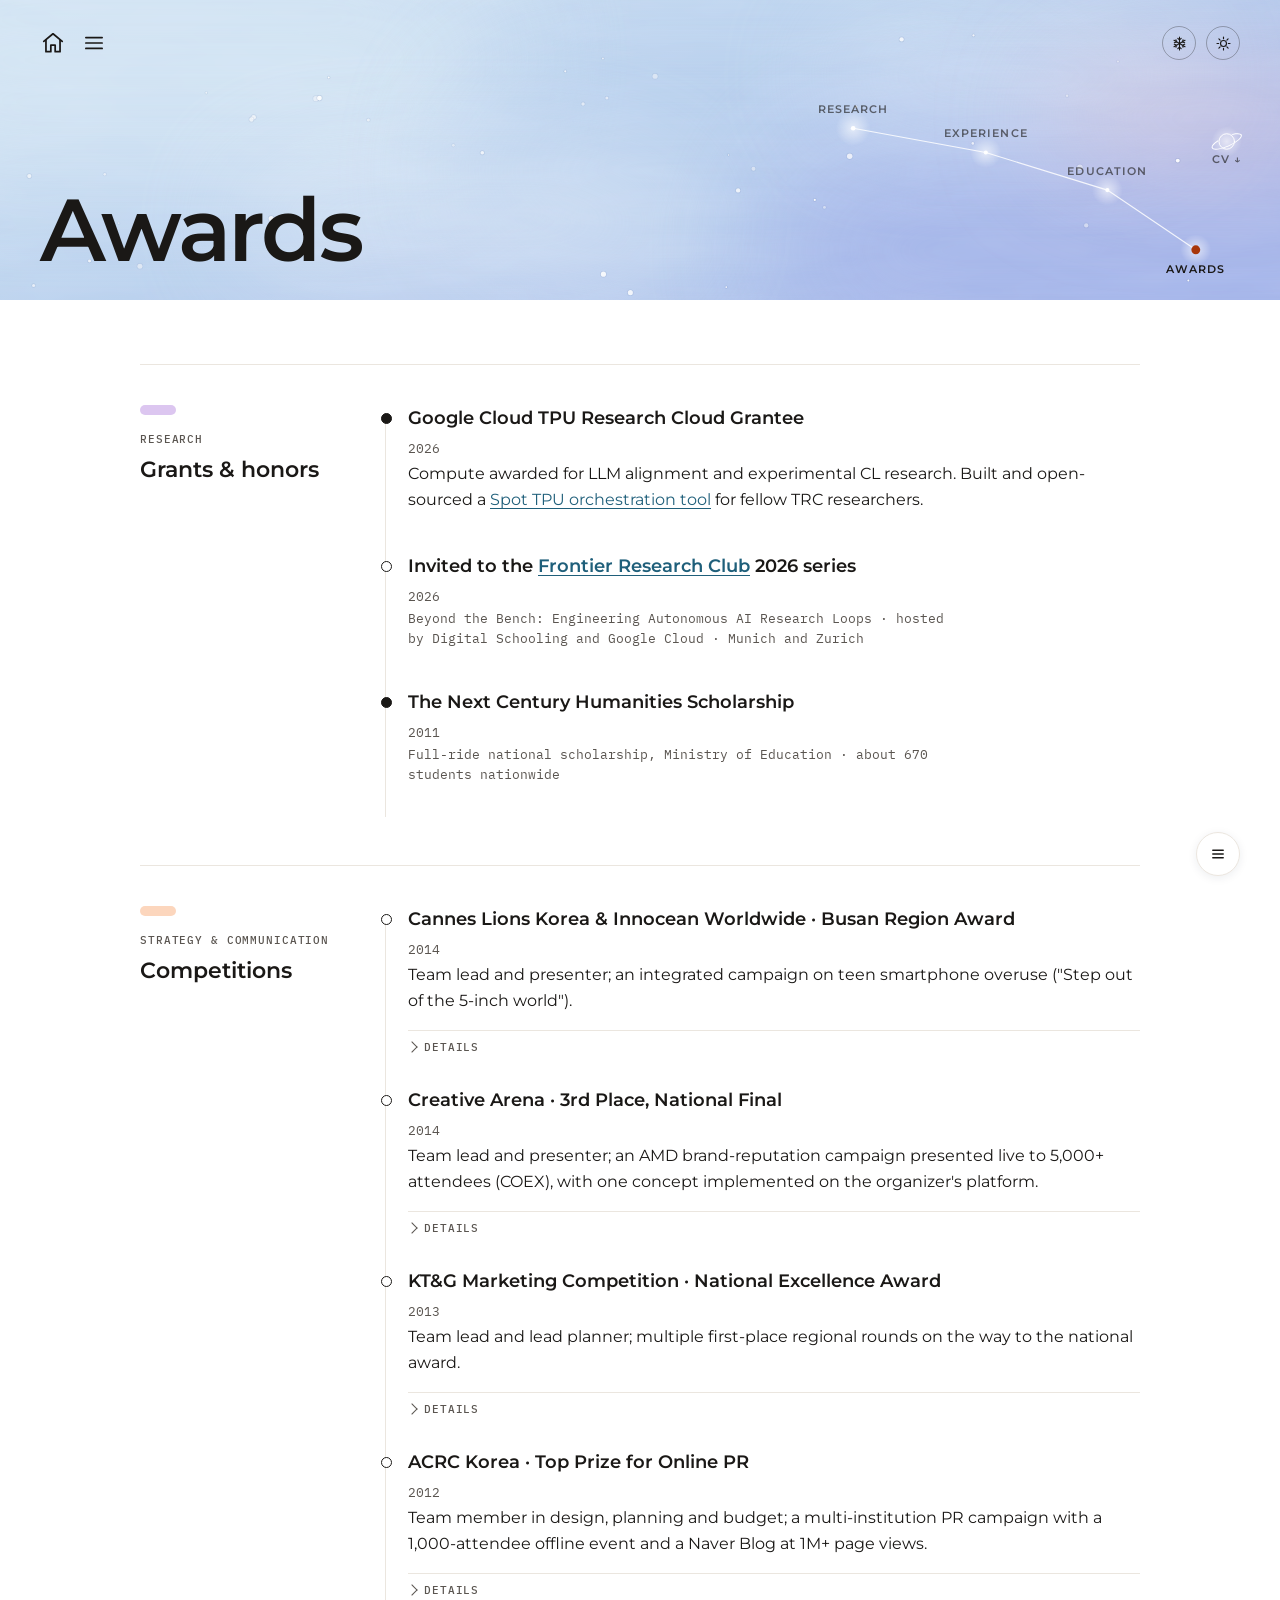
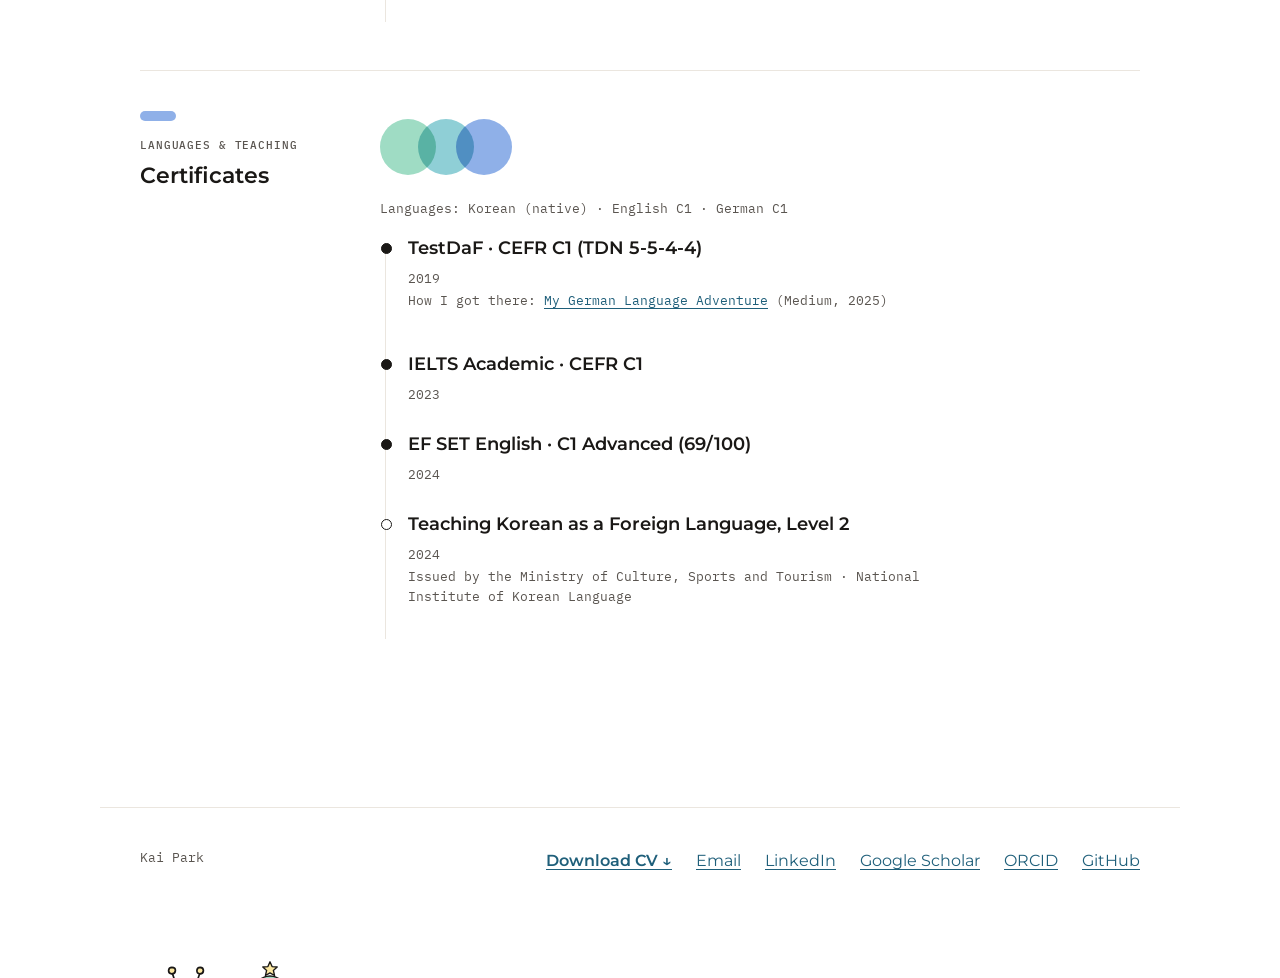
==== certificates.html @ 829eaba1 "New Year theme: a small hanging banner above the job title "Happy New Year 2027 · 새해 복 많이 받으세요" on a" ====
<!doctype html>
<html lang="en">
<head>
  <meta charset="utf-8">
  <meta name="viewport" content="width=device-width, initial-scale=1">
  <title>Awards &amp; Certificates · Kai Park</title>
  <meta name="description" content="Awards and certificates of Kai (Hyeyeon) Park: Google Cloud TPU Research Cloud grant, national scholarship, competition awards, and C1 language certificates.">
  <link rel="canonical" href="https://bakeyeon.github.io/certificates.html">
  <meta property="og:type" content="website">
  <meta property="og:title" content="Awards &amp; Certificates · Kai Park">
  <meta property="og:description" content="Awards and certificates of Kai (Hyeyeon) Park: Google Cloud TPU Research Cloud grant, national scholarship, competition awards, and C1 language certificates.">
  <meta property="og:url" content="https://bakeyeon.github.io/certificates.html">
  <meta property="og:site_name" content="Kai Park">
  <meta name="twitter:card" content="summary">
  <meta name="author" content="Kai Park">
  <link rel="preconnect" href="https://fonts.googleapis.com">
  <link rel="preconnect" href="https://fonts.gstatic.com" crossorigin>
  <link rel="stylesheet" href="https://fonts.googleapis.com/css2?family=Montserrat:wght@400;500;600;700&family=IBM+Plex+Mono:wght@400;500&family=Noto+Sans+KR:wght@400;500&display=swap">
  <link rel="icon" href="assets/favicon.svg" type="image/svg+xml">
  <link rel="stylesheet" href="assets/styles.css?v=55">
</head>
<body>
  <header class="bar">
    <a class="mark" href="index.html" aria-label="Kai Park, home">
      <svg width="26" height="26" viewBox="0 0 24 24" aria-hidden="true"><path d="M3.5 10.5 12 3.5l8.5 7"/><path d="M5.5 9v11h4.5v-6h4v6h4.5V9"/></svg>
    </a>
    <button class="theme-btn" type="button" aria-label="Toggle light and dark theme"><svg class="i-sun" viewBox="0 0 24 24" aria-hidden="true"><circle cx="12" cy="12" r="4.2"/><path d="M12 2.8v2.4M12 18.8v2.4M2.8 12h2.4M18.8 12h2.4M5.5 5.5l1.7 1.7M16.8 16.8l1.7 1.7M5.5 18.5l1.7-1.7M16.8 7.2l1.7-1.7"/></svg><svg class="i-moon" viewBox="0 0 24 24" aria-hidden="true"><path d="M20 14.6A8.2 8.2 0 1 1 9.4 4a6.6 6.6 0 0 0 10.6 10.6z"/></svg>
    </button>
  </header>

  <section class="page-head">
    <div class="sky"></div>
    <nav class="mini-nav" aria-label="Sections"><svg viewBox="0 0 380 200" data-current="certificates"></svg></nav>
    <h1 class="title">Awards</h1>
  </section>

  <main class="content">
    <section class="section" aria-labelledby="h-hon">
      <header><span class="sw" style="background:var(--field-lilac)"></span><span class="label">Research</span><h2 id="h-hon">Grants &amp; honors</h2></header>
      <div class="body">
        <ol class="tl">
          <li class="major"><div class="row"><h3>Google Cloud TPU Research Cloud Grantee</h3><span class="gloss">2026</span></div>
            <p>Compute awarded for LLM alignment and experimental CL research. Built and open-sourced a <a href="https://github.com/bakeyeon/gcloud-tpu-spot-automator">Spot TPU orchestration tool</a> for fellow TRC researchers.</p></li>
          <li><div class="row"><h3>Invited to the <a href="https://frontierresearchclub.de/">Frontier Research Club</a> 2026 series</h3><span class="gloss">2026</span></div>
            <p class="gloss meta">Beyond the Bench: Engineering Autonomous AI Research Loops · hosted by Digital Schooling and Google Cloud · Munich and Zurich</p></li>
          <li class="major"><div class="row"><h3>The Next Century Humanities Scholarship</h3><span class="gloss">2011</span></div>
            <p class="gloss meta">Full-ride national scholarship, Ministry of Education · about 670 students nationwide</p></li>
        </ol>
      </div>
    </section>

    <section class="section" aria-labelledby="h-mk">
      <header><span class="sw" style="background:var(--field-peach)"></span><span class="label">Strategy &amp; communication</span><h2 id="h-mk">Competitions</h2></header>
      <div class="body">
        <ol class="tl">
          <li><div class="row"><h3>Cannes Lions Korea &amp; Innocean Worldwide · Busan Region Award</h3><span class="gloss">2014</span></div>
            <p>Team lead and presenter; an integrated campaign on teen smartphone overuse ("Step out of the 5-inch world").</p>
            <details class="more">
              <summary><span class="label">Details</span></summary>
              <dl class="csw">
                <dt>Team</dt><dd>Three people: planner (me, team lead and main presenter), designer, copywriter.</dd>
                <dt>Insight</dt><dd>Smartphone overuse as spatial blindness: people trust the world inside the screen and stop looking outside it.</dd>
                <dt>Concept</dt><dd>The "5-inch world", the physical size of a phone and the confinement it creates. The campaign reframed overuse as a loss of spatial and emotional perspective.</dd>
                <dt>Message</dt><dd>"Step out of the 5-inch world. Your infinite life awaits outside." (5인치 세상 밖으로, 당신의 무한한 세상은 스마트폰 밖에 있습니다.)</dd>
                <dt>My part</dt><dd>Research on teen mobile behavior, the core narrative, the slide story and the final presentation to the jury.</dd>
              </dl>
            </details></li>
          <li><div class="row"><h3>Creative Arena · 3rd Place, National Final</h3><span class="gloss">2014</span></div>
            <p>Team lead and presenter; an AMD brand-reputation campaign presented live to 5,000+ attendees (COEX), with one concept implemented on the organizer's platform.</p>
            <details class="more">
              <summary><span class="label">Details</span></summary>
              <dl class="csw">
                <dt>Team</dt><dd>Three people: planner (me, team lead and presenter), developer, designer.</dd>
                <dt>Brief</dt><dd>Risk management for AMD's Catalyst driver, facing negative sentiment from gamers with performance issues. Campaign: "Let Me In".</dd>
                <dt>Insight</dt><dd>"What if we let the driver speak?" The driver became a misunderstood character, turning a technical problem into a protagonist people could relate to.</dd>
                <dt>Stage</dt><dd>Final round judged by Plus X, Walt Disney and Line+. Presented at COEX to 5,000+ attendees and streamed on AfreecaTV.</dd>
                <dt>Run</dt><dd>2nd in week 1, 2nd in the week 1 Like Awards, 2nd in week 2 (AMD insight), 3rd in week 6 (Catalyst mission).</dd>
                <dt>Built</dt><dd>A week 1 concept was implemented on the organizer's official website, with my name in the credits.</dd>
              </dl>
              <p class="links-row"><a href="https://blog.naver.com/PostView.naver?blogId=camaster1&amp;logNo=220103944337">Organizer notice: website renewal (Naver Blog) →</a> &nbsp; <a href="https://www.youtube.com/watch?v=12UezwRVflk">Website video (YouTube) →</a> &nbsp; <a href="https://docs.google.com/document/d/1VJexZG5bws2nKIb2FVa3uJ5HLpmJxZr4tvUMKcI0ryA/edit?usp=sharing">AMD campaign case study log →</a></p>
            </details></li>
          <li><div class="row"><h3>KT&amp;G Marketing Competition · National Excellence Award</h3><span class="gloss">2013</span></div>
            <p>Team lead and lead planner; multiple first-place regional rounds on the way to the national award.</p>
            <details class="more">
              <summary><span class="label">Details</span></summary>
              <dl class="csw">
                <dt>Program</dt><dd>5th KT&amp;G Marketing League (상상마케팅리그 5기): weekly marketing proposals under mentorship from industry professionals.</dd>
                <dt>Results</dt><dd>First place in several Busan regional rounds (team introduction, party planning, regional qualifiers), then the Excellence Award in the national league.</dd>
                <dt>Example</dt><dd>The "Boiled Egg" party (2012): a 300-person university party at near-zero cost per student, swapping clubs for a local sauna and catering for boiled eggs and rice punch, on a budget of about 5.6M KRW.</dd>
              </dl>
              <p class="links-row"><a href="https://www.fnnews.com/news/201309161707263494">Press: 잡코리아 공동기획, 2013 취업 트렌드를 잡아라 (Financial News) →</a></p>
            </details></li>
          <li><div class="row"><h3>ACRC Korea · Top Prize for Online PR</h3><span class="gloss">2012</span></div>
            <p>Team member in design, planning and budget; a multi-institution PR campaign with a 1,000-attendee offline event and a Naver Blog at 1M+ page views.</p>
            <details class="more">
              <summary><span class="label">Details</span></summary>
              <dl class="csw">
                <dt>Program</dt><dd>4th Anti-Corruption University Student Ambassador Team, Anti-Corruption and Civil Rights Commission of Korea.</dd>
                <dt>My part</dt><dd>Design and planning: campaign planning and the promotional materials, from posters and flyers to fans and calendars.</dd>
                <dt>Budget</dt><dd>Managed the team's monthly ACRC fund, and measured return on investment by counting participants per campaign.</dd>
                <dt>Partners</dt><dd>Joint campaigns with Busan City Hall, the Busan Regional Military Manpower Administration, Geumjeong Police Station, Busan Facilities Corporation and the Election Commission.</dd>
                <dt>Offline</dt><dd>A 1,000-attendee campaign in front of the PNU library, a flash mob with local university clubs, and events at UnivExpo, an NGO startup expo and Sajik Baseball Stadium.</dd>
                <dt>Online</dt><dd>Four channels, including a Naver Blog with 1M+ page views and 600+ followers on Twitter and Facebook. Total reach 10K+, with organic coverage picked up by a local newspaper.</dd>
                <dt>Press</dt><dd>A photographer passing the library campaign published it in a local paper, which led to ongoing coverage and contact with journalists.</dd>
                <dt>Writing</dt><dd>Articles and content for public outreach.</dd>
              </dl>
              <p class="links-row"><a href="https://n.news.naver.com/mnews/article/003/0004526323">Press: 4th Integrity PR Team launch (Naver News) →</a></p>
              <p class="links-row gloss">Local press on our team</p>
              <p class="links-row"><a href="https://www.gocj.net/news/articlePrint.html?idxno=46154">City Journal →</a> &nbsp; <a href="https://www.gocj.net/news/articleView.html?sc_section_code=S1N24&amp;idxno=44023">City Journal (2) →</a> &nbsp; <a href="http://www.newstown.co.kr/news/articleView.html?idxno=124344">Newstown →</a> &nbsp; <a href="https://blog.naver.com/acrccheong/130140410522">Focus, print →</a></p>
            </details></li>
        </ol>
      </div>
    </section>

    <section class="section" aria-labelledby="h-cert">
      <header><span class="sw" style="background:var(--field-blue)"></span><span class="label">Languages &amp; teaching</span><h2 id="h-cert">Certificates</h2></header>
      <div class="body">
        <div class="cert-dots" aria-hidden="true"><span style="background:var(--field-mint)"></span><span style="background:var(--field-aqua)"></span><span style="background:var(--field-blue)"></span></div>
        <p class="gloss">Languages: Korean (native) · English C1 · German C1</p>
        <ol class="tl">
          <li class="major"><div class="row"><h3>TestDaF · CEFR C1 (TDN 5-5-4-4)</h3><span class="gloss">2019</span></div>
            <p class="gloss meta">How I got there: <a href="https://medium.com/@kaiwritesornot/my-german-language-adventure-ce4297ca47ed">My German Language Adventure</a> (Medium, 2025)</p></li>
          <li class="major"><div class="row"><h3>IELTS Academic · CEFR C1</h3><span class="gloss">2023</span></div></li>
          <li class="major"><div class="row"><h3>EF SET English · C1 Advanced (69/100)</h3><span class="gloss">2024</span></div></li>
          <li><div class="row"><h3>Teaching Korean as a Foreign Language, Level 2</h3><span class="gloss">2024</span></div><p class="gloss meta">Issued by the Ministry of Culture, Sports and Tourism · National Institute of Korean Language</p></li>
        </ol>
      </div>
    </section>
  </main>

  <footer class="site">
    <span class="gloss">Kai Park</span>
    <span class="links">
      <a class="cv-foot" href="cv/Kai_Park_CV_public.pdf" download="Kai_Park_CV.pdf">Download CV ↓</a>
      <a href="mailto:kai.hyeyeon.park@gmail.com">Email</a>
      <a href="https://www.linkedin.com/in/bakeyeon/">LinkedIn</a>
      <a href="https://scholar.google.com/citations?user=CzCE0C0AAAAJ">Google Scholar</a>
      <a href="https://orcid.org/0000-0002-2854-0127">ORCID</a>
      <a href="https://github.com/bakeyeon">GitHub</a>
    </span>
  </footer>
  <script src="assets/main.js?v=33"></script>
</body>
</html>
---- assets/styles.css ----
/* Kai Park — research portfolio. Tokens mirror the "Marginalia" design system. */
:root {
  --surface: #ffffff; --surface-raised: #faf9f7;
  --ink: #1a1816; --ink-muted: #5a5550; --line: #ebe6df;
  --link: #1f5f7a; --signal: #a8360a;
  --field-mint: #9fdcc4; --field-aqua: #8fcfd6; --field-blue: #8fb0e8;
  --field-yellow: #fbe7a1; --field-pink: #f7c4d3; --field-peach: #fcd6bd;
  --field-lilac: #dcc6f0; --field-sky: #c2e2f3;
  --highlight-a: #c9ecdc; --highlight-b: #b4cdf2;
  --focus: var(--link);
  --star: var(--surface);
  --sky-bg: #fbfaf7;
  --font-sans: Montserrat, "Noto Sans KR", system-ui, sans-serif;
  --font-mono: "IBM Plex Mono", "Noto Sans KR", ui-monospace, monospace;
  --space-4: 4px; --space-8: 8px; --space-16: 16px; --space-24: 24px; --space-40: 40px; --space-64: 64px;
  --radius-0: 0; --radius-2: 2px; --radius-full: 9999px;
  --gutter: clamp(16px, 4vw, 40px);
  color-scheme: light;
}
@media (prefers-color-scheme: dark) {
  :root:not([data-theme="light"]) {
    --surface: #1c1a1f; --surface-raised: #252229;
    --ink: #f5f1ec; --ink-muted: #b4ada6; --line: #3a3640;
    --link: #8fd3e0; --signal: #ffa577;
    --field-mint: #1f5a4c; --field-aqua: #1d4f5a; --field-blue: #24407a;
    --field-yellow: #6b5a24; --field-pink: #6e3a4c; --field-peach: #6f4a34;
    --field-lilac: #4b3a6e; --field-sky: #2b4f63;
    --highlight-a: #1f5246; --highlight-b: #2c3770;
    --star: var(--ink);
    --sky-bg: #17162b;
    color-scheme: dark;
  }
}
:root[data-theme="dark"] {
  --surface: #1c1a1f; --surface-raised: #252229;
  --ink: #f5f1ec; --ink-muted: #b4ada6; --line: #3a3640;
  --link: #8fd3e0; --signal: #ffa577;
  --field-mint: #1f5a4c; --field-aqua: #1d4f5a; --field-blue: #24407a;
  --field-yellow: #6b5a24; --field-pink: #6e3a4c; --field-peach: #6f4a34;
  --field-lilac: #4b3a6e; --field-sky: #2b4f63;
  --highlight-a: #1f5246; --highlight-b: #2c3770;
  --star: var(--ink);
  --sky-bg: #17162b;
  color-scheme: dark;
}

* { box-sizing: border-box; }
html { -webkit-text-size-adjust: 100%; }
body { margin: 0; background: var(--surface); color: var(--ink); font-family: var(--font-sans); font-size: 16px; line-height: 26px; }
a { color: var(--link); text-decoration: underline; text-underline-offset: 3px; text-decoration-thickness: 1px; }
a:focus-visible, button:focus-visible, [tabindex]:focus-visible { outline: 2px solid var(--focus); outline-offset: 2px; }
img, svg { display: block; max-width: 100%; }
.mono { font-family: var(--font-mono); }
.label { font-family: var(--font-mono); font-size: 11px; line-height: 16px; font-weight: 500; letter-spacing: .08em; text-transform: uppercase; color: var(--ink-muted); }
.gloss { font-family: var(--font-mono); font-size: 13px; line-height: 20px; color: var(--ink-muted); }
.sr-only { position: absolute; width: 1px; height: 1px; overflow: hidden; clip: rect(0 0 0 0); white-space: nowrap; }

/* ---------- top bar (all pages) ---------- */
.bar { position: absolute; z-index: 5; left: 0; right: 0; top: 0; display: flex; align-items: center; justify-content: space-between; padding: 26px var(--gutter); }
.mark { display: inline-flex; color: var(--ink); }
.mark svg line { stroke: currentColor; stroke-width: 1.5; }
.bar-left { position: relative; display: inline-flex; align-items: center; gap: 14px; }
.top-menu-btn { appearance: none; border: 0; background: transparent; padding: 0; width: 28px; height: 28px; display: grid; place-items: center; color: var(--ink); cursor: pointer; }
.top-menu-btn svg { width: 26px; height: 26px; }
.top-menu-btn svg path { fill: none; stroke: currentColor; stroke-width: 1.6; stroke-linecap: round; }
.menu-panel.top-menu { position: absolute; top: 40px; left: 0; right: auto; bottom: auto; z-index: 30; }
.mark svg path { fill: none; stroke: currentColor; stroke-width: 1.6; stroke-linecap: round; stroke-linejoin: round; }
.mark svg circle { fill: currentColor; }
.theme-btn { appearance: none; border: 1px solid color-mix(in oklab, var(--ink) 30%, transparent); background: transparent; color: var(--ink); width: 34px; height: 34px; border-radius: var(--radius-full); display: grid; place-items: center; cursor: pointer; }
.theme-btn svg { width: 17px; height: 17px; }
.theme-btn svg circle, .theme-btn svg path { fill: none; stroke: currentColor; stroke-width: 1.6; stroke-linecap: round; stroke-linejoin: round; }
.theme-btn .i-moon { display: none; }
:root[data-theme="dark"] .theme-btn .i-sun { display: none; }
:root[data-theme="dark"] .theme-btn .i-moon { display: block; }
@media (prefers-color-scheme: dark) { :root:not([data-theme="light"]) .theme-btn .i-sun { display: none; } :root:not([data-theme="light"]) .theme-btn .i-moon { display: block; } }

/* ---------- watercolor Grue sky ---------- */
.sky { position: absolute; inset: 0; overflow: hidden; background: linear-gradient(160deg, var(--field-mint) 0%, var(--field-aqua) 45%, var(--field-blue) 100%); }
.sky .pool { position: absolute; border-radius: var(--radius-full); filter: blur(60px); }
.sky .p1 { width: 52%; height: 68%; left: -12%; top: -14%; background: var(--field-mint); opacity: .9; }
.sky .p2 { width: 46%; height: 64%; left: 36%; top: 25%; background: var(--field-aqua); opacity: .8; }
.sky .p3 { width: 56%; height: 75%; left: 60%; top: 46%; background: var(--field-blue); opacity: .9; }
.sky .p4 { width: 36%; height: 40%; left: 18%; top: 54%; background: var(--surface); opacity: .35; }
.sky .p5 { width: 30%; height: 36%; left: 64%; top: 7%; background: var(--surface); opacity: .3; }
.sky .p6 { width: 24%; height: 29%; left: 82%; top: 25%; background: var(--field-lilac); opacity: .5; }
.sky .grain { position: absolute; inset: 0; width: 100%; height: 100%; opacity: .25; mix-blend-mode: soft-light; }

/* ---------- home hero ---------- */
.hero-track { height: 190vh; position: relative; }
.hero { position: sticky; top: 0; height: 100vh; height: 100svh; min-height: 520px; overflow: hidden; --name-size: clamp(76px, 16vw, 200px); --name-lift: calc(var(--name-size) * -0.12); --sky-gap: 72px; }
.bands { position: absolute; inset: 0; display: flex; pointer-events: none; }
.bands i { flex: none; height: 100%; }
.bands i.light { background: var(--surface); }
.wash { position: absolute; inset: 0; background: var(--surface); opacity: 0; pointer-events: none; }
.nameplate { position: absolute; z-index: 3; left: max(calc(var(--gutter) - 4px), calc((100% - 1080px) / 2 + var(--gutter) - 4px)); bottom: -0.12em; display: flex; align-items: flex-end; gap: .1em; font-size: clamp(76px, 16vw, 200px); }
.name { margin: 0; white-space: nowrap; font-size: 1em; line-height: .9; font-weight: 600; letter-spacing: -0.035em;
  background: linear-gradient(90deg, var(--ink) 0%, var(--ink) 10%, color-mix(in oklab, var(--ink) 55%, var(--field-aqua)) 24%, color-mix(in oklab, var(--ink) 22%, var(--field-aqua)) 38%, color-mix(in oklab, var(--ink) 10%, var(--field-blue)) 50%, color-mix(in oklab, var(--ink) 6%, var(--field-blue)) 100%);
  background-size: 200% 100%; background-position: 0% 0; -webkit-background-clip: text; background-clip: text; color: transparent; mix-blend-mode: multiply; }
:root[data-theme="dark"] .name { mix-blend-mode: screen; }
@media (prefers-color-scheme: dark) { :root:not([data-theme="light"]) .name { mix-blend-mode: screen; } }
.role { position: absolute; z-index: 3; left: max(var(--gutter), calc((100% - 1080px) / 2 + var(--gutter))); bottom: calc(clamp(76px, 16vw, 200px) * .82); margin: 0; font-family: var(--font-mono); font-size: 12px; line-height: 16px; font-weight: 500; letter-spacing: .1em; text-transform: uppercase; color: var(--ink); opacity: .75; }
.profiles { display: flex; flex-wrap: wrap; gap: var(--space-8); margin: var(--space-16) 0 var(--space-24); padding: 0; list-style: none; }
.profiles a { display: inline-block; padding: 6px 12px; border: 1px solid var(--line); border-radius: var(--radius-full); font-size: 13px; line-height: 18px; font-weight: 500; color: var(--ink); text-decoration: none; }
.profiles a:hover { border-color: var(--ink); }
.hero-links { display: flex; gap: 12px; padding-bottom: .24em; }
.hero-links a { display: block; width: 28px; height: 28px; color: var(--star); opacity: .5; filter: drop-shadow(0 1px 4px rgba(20, 40, 60, .18)); transition: opacity .2s, transform .2s; }
.hero-links a:hover { opacity: 1; transform: translateY(-2px); }
.hero-links svg { width: 100%; height: 100%; }
.hero-links .cv-link { position: relative; text-decoration: none; }
.cv-ring { display: grid; place-items: center; width: 100%; height: 100%; border: 1.8px solid currentColor; border-radius: var(--radius-full); font-family: var(--font-sans); font-size: 10.5px; font-weight: 700; letter-spacing: .02em; line-height: 1; }
.hero-links .cv-badge { position: absolute; right: -5px; bottom: -5px; width: 14px; height: 14px; }
.cv-badge circle { fill: currentColor; }
.cv-badge path { fill: none; stroke: var(--field-blue); stroke-width: 1.6; stroke-linecap: round; stroke-linejoin: round; }
.scroll-hint { position: absolute; z-index: 3; right: calc(var(--gutter) + 12px); bottom: 28px; width: 1px; height: 32px; background: var(--ink); opacity: .35; }

/* constellation */
/* the constellation sits a fixed distance above the name, wherever the name lands */
.constellation { position: absolute; z-index: 4; right: 0; top: auto; bottom: calc(var(--name-lift) + var(--name-size) * 1.05 + var(--sky-gap)); width: min(100%, 1000px); height: min(560px, 62svh); pointer-events: none; }
.constellation svg { width: 100%; height: 100%; overflow: visible; }
.constellation .path { fill: none; stroke: var(--star); stroke-opacity: .8; stroke-width: 1.2; vector-effect: non-scaling-stroke; }
.constellation .dust { fill: var(--star); }
.constellation .twinkle { stroke: var(--star); stroke-width: 1; stroke-linecap: round; opacity: .7; }
.star { pointer-events: auto; cursor: pointer; text-decoration: none; }
.star:focus { outline: none; }
.star .bloom { fill: url(#bloom); opacity: .6; transform-box: fill-box; transform-origin: center; transform: scale(.75); transition: opacity .35s ease, transform .35s ease; }
.star .core { fill: var(--star); transition: r .3s ease; }
.star .spike { stroke: var(--star); stroke-width: 1.2; stroke-linecap: round; opacity: 0; transform-box: fill-box; transform-origin: center; transform: scale(.4); transition: opacity .35s ease, transform .35s ease; }
.star text { font-family: var(--font-sans); font-size: 12px; font-weight: 600; letter-spacing: .1em; text-transform: uppercase; fill: var(--ink); fill-opacity: .62; transition: fill-opacity .3s; }
.star:hover .bloom, .star:focus-visible .bloom { opacity: 1; transform: scale(1.4); }
.star:hover .spike, .star:focus-visible .spike { opacity: 1; transform: scale(1); }
.star:hover .core, .star:focus-visible .core { r: 4.5; }
.star .globe, .star .ring { fill: none; stroke: var(--star); stroke-linecap: round; }
.star .saturn { transition: transform .4s ease; }
.star.planet:hover .saturn, .star.planet:focus-visible .saturn { transform: rotate(-14deg) scale(1.12); }
.star:hover text, .star:focus-visible text { fill-opacity: 1; }
.star:focus-visible .core { stroke: var(--focus); stroke-width: 2; }

/* intro under the hero */
.intro { position: relative; z-index: 2; max-width: 1080px; margin: 0 auto; padding: var(--space-64) var(--gutter); background: var(--surface); }
.intro .lead { font-size: clamp(22px, 3vw, 34px); line-height: 1.3; font-weight: 600; letter-spacing: -0.01em; max-width: 26ch; margin: 0 0 var(--space-40); text-wrap: balance; }
.intro.about { padding-top: 0; }
.alias { display: block; margin-top: var(--space-4); }
.news { list-style: none; margin: 0; padding: 0; }
.news li { display: grid; grid-template-columns: 120px minmax(0, 1fr); gap: var(--space-16); padding: var(--space-16) 0; border-top: 1px solid var(--line); }
.news li:first-child { border-top: 0; padding-top: 0; }
.news .gloss { line-height: 26px; }
@media (max-width: 760px) { .news li { grid-template-columns: 1fr; gap: var(--space-4); } }
.arc { display: grid; grid-template-columns: repeat(3, 1fr); gap: var(--space-24); border-top: 1px solid var(--line); padding-top: var(--space-24); }
.arc a { color: inherit; text-decoration: none; display: block; }
.arc h3 { margin: var(--space-8) 0 var(--space-4); font-size: 20px; line-height: 28px; font-weight: 600; }
.arc p { margin: 0; color: var(--ink-muted); font-size: 15px; line-height: 24px; }
.arc .chip { display: inline-block; width: 28px; height: 8px; border-radius: var(--radius-full); }
.arc a:hover h3 { text-decoration: underline; text-underline-offset: 4px; }

/* ---------- section pages ---------- */
.page-head { position: relative; height: 300px; overflow: hidden; }
.page-head .title { position: absolute; z-index: 3; left: var(--gutter); bottom: 28px; margin: 0; font-size: clamp(44px, 8vw, 88px); line-height: .95; font-weight: 600; letter-spacing: -0.03em; }
.mini-nav { position: absolute; z-index: 4; right: var(--gutter); top: 84px; width: min(420px, 60vw); }
.mini-nav svg { width: 100%; height: auto; overflow: visible; }
.mini-nav .path { fill: none; stroke: var(--star); stroke-opacity: .85; stroke-width: 1; }
.mini-nav .star text { font-size: 10px; }
.mini-nav .star.current .core { fill: var(--signal); r: 4; }
.mini-nav .star.current text { fill-opacity: 1; }

main.content { max-width: 1080px; margin: 0 auto; padding: var(--space-64) var(--gutter) 120px; }
.section { display: grid; grid-template-columns: 200px minmax(0, 1fr); gap: var(--space-24) var(--space-40); padding: var(--space-40) 0; border-top: 1px solid var(--line); }
.section > header .label { display: block; margin-bottom: var(--space-8); }
.section > header h2 { margin: 0; font-size: 22px; line-height: 30px; font-weight: 600; }
.section > header .sw { display: block; width: 36px; height: 10px; border-radius: var(--radius-full); margin-bottom: var(--space-16); }
.body p { margin: 0 0 var(--space-16); max-width: 68ch; }
.body h3 { margin: 0 0 var(--space-4); font-size: 18px; line-height: 26px; font-weight: 600; }
.body .meta { margin: 0 0 var(--space-16); }
.facts { display: flex; flex-wrap: wrap; gap: var(--space-8); margin: var(--space-16) 0; padding: 0; list-style: none; }
.facts li { font-family: var(--font-mono); font-size: 13px; line-height: 20px; padding: 4px 10px; border-radius: var(--radius-2); background: var(--highlight-a); color: var(--ink); }
.facts li:nth-child(even) { background: var(--highlight-b); }
.csw { display: grid; grid-template-columns: 96px 1fr; gap: 2px var(--space-16); margin: var(--space-16) 0; max-width: 68ch; }
.csw dt { font-family: var(--font-mono); font-size: 11px; line-height: 24px; letter-spacing: .08em; text-transform: uppercase; color: var(--ink-muted); }
.csw dd { margin: 0; }
.bul { margin: 0 0 var(--space-16); padding-left: 18px; max-width: 68ch; }
.bul li { margin-bottom: 6px; }
.item { padding: var(--space-24) 0; border-top: 1px solid var(--line); }
.item:first-child { border-top: 0; padding-top: 0; }
.item .row { display: flex; flex-wrap: wrap; justify-content: space-between; gap: var(--space-8); align-items: baseline; }
/* Writing & tools: compact rows that open into a card (one at a time) */
.xlist { list-style: none; margin: 0; padding: 0; border-top: 1px solid var(--line); --ease: cubic-bezier(.2,.8,.2,1); --spring: cubic-bezier(.34,1.32,.5,1); }
.x { border-bottom: 1px solid var(--line); transition: opacity .35s var(--ease); }
.xlist.has-open .x:not(.open) { opacity: .45; }
.xlist.has-open .x:not(.open):hover { opacity: 1; }
.x-row { position: relative; appearance: none; border: 0; background: transparent; width: 100%; text-align: left; font: inherit; color: inherit; cursor: pointer;
  display: flex; align-items: center; gap: var(--space-16); padding: 14px 40px 14px 72px; min-height: 76px; transition: padding .5s var(--spring); }
.x-row:hover .x-t { color: var(--link); }
.x-thumb { position: absolute; left: 8px; top: 14px; width: 48px; height: 48px; border-radius: 2px; transition: width .55s var(--spring), height .55s var(--spring);
  background-image: url("data:image/svg+xml;utf8,<svg xmlns='http://www.w3.org/2000/svg' width='120' height='120'><filter id='n'><feTurbulence type='fractalNoise' baseFrequency='.9' numOctaves='2' stitchTiles='stitch'/><feColorMatrix values='0 0 0 0 .5 0 0 0 0 .5 0 0 0 0 .5 0 0 0 .55 0'/></filter><rect width='100%' height='100%' filter='url(%23n)'/></svg>"),
    radial-gradient(70% 90% at var(--p1, 15% 20%), var(--c1) 0, transparent 70%), radial-gradient(70% 90% at var(--p2, 90% 85%), var(--c2) 0, transparent 72%), linear-gradient(var(--c0), var(--c0));
  background-blend-mode: overlay, normal, normal, normal; }
.x-thumb[data-tone="blue"]   { --c0: var(--field-blue);   --c1: var(--field-sky);    --c2: var(--field-lilac); }
.x-thumb[data-tone="pink"]   { --c0: var(--field-pink);   --c1: var(--field-peach);  --c2: var(--field-lilac); --p1: 85% 15%; --p2: 10% 90%; }
.x-thumb[data-tone="mint"]   { --c0: var(--field-aqua);   --c1: var(--field-mint);   --c2: var(--field-blue); }
.x-thumb[data-tone="yellow"] { --c0: var(--field-yellow); --c1: var(--field-peach);  --c2: var(--field-mint); --p1: 80% 80%; --p2: 10% 10%; }
.x-thumb[data-tone="lilac"]  { --c0: var(--field-lilac);  --c1: var(--field-sky);    --c2: var(--field-pink); --p1: 20% 85%; --p2: 90% 15%; }
.x-thumb[data-tone="aqua"]   { --c0: var(--field-mint);   --c1: var(--field-yellow); --c2: var(--field-aqua); --p1: 90% 20%; }
.x-thumb[data-tone="xmas"]   { --c0: var(--field-mint);   --c1: var(--field-yellow); --c2: var(--field-pink); --p1: 50% 8%; --p2: 85% 90%; }
.x-thumb[data-tone="dusk"]   { background-image: radial-gradient(circle, rgba(255, 196, 110, .6) 0 .9px, transparent 1.5px), radial-gradient(90% 75% at 50% 118%, #ff8a4a 0, transparent 72%), linear-gradient(#1b2150, #3a2f6b 58%, #b8577a);
  background-size: 6px 6px, auto, auto; background-blend-mode: normal; }
.x-head { display: flex; flex-direction: column-reverse; gap: 2px; min-width: 0; }
.x-t { font-weight: 600; line-height: 22px; transition: color .2s; }
.x-chev { position: absolute; right: 12px; top: 34px; width: 8px; height: 8px; border-right: 1.5px solid var(--ink-muted); border-bottom: 1.5px solid var(--ink-muted); transform: rotate(45deg); transition: transform .4s var(--spring); }
.x.open .x-row { padding: 108px 40px 10px 8px; }
.x.open .x-thumb { width: calc(100% - 16px); height: 82px; }
.x.open .x-chev { transform: rotate(-135deg); }
.x-panel { display: grid; grid-template-rows: 0fr; transition: grid-template-rows .5s var(--ease); }
.x.open .x-panel, .xlist:not(.js) .x-panel { grid-template-rows: 1fr; }
.x-in { overflow: hidden; padding: 0 8px; opacity: 0; transform: translateY(8px); transition: opacity .3s var(--ease), transform .4s var(--ease); }
.x.open .x-in, .xlist:not(.js) .x-in { opacity: 1; transform: none; transition-delay: .12s; }
.x-in p { margin: 0 0 var(--space-16); color: var(--ink-muted); max-width: 60ch; }
.x-go { display: inline-block; margin-bottom: var(--space-24); padding: 6px 14px; border-radius: var(--radius-full); background: var(--ink); color: var(--surface); font-size: 13px; line-height: 20px; font-weight: 600; text-decoration: none; }
.x-go:hover { background: var(--link); }
@media (prefers-reduced-motion: reduce) { .x, .x-row, .x-thumb, .x-chev, .x-panel, .x-in { transition: none; } }

/* research map */
.map-wrap { position: relative; max-width: 1080px; margin: 0 auto; padding: var(--space-40) var(--gutter) 0; }
.map-wrap svg { width: 100%; height: auto; }
.rm .s { stroke: var(--ink); stroke-opacity: .45; stroke-width: 1; vector-effect: non-scaling-stroke; }
.rm .f { mix-blend-mode: multiply; fill-opacity: .78; }
:root[data-theme="dark"] .rm .f { mix-blend-mode: normal; fill-opacity: .55; }
@media (prefers-color-scheme: dark) { :root:not([data-theme="light"]) .rm .f { mix-blend-mode: normal; fill-opacity: .55; } }
.rm .yellow { fill: var(--field-yellow); } .rm .cream { fill: color-mix(in oklab, var(--field-yellow) 35%, var(--surface)); }
.rm .peach { fill: var(--field-peach); } .rm .pink { fill: var(--field-pink); } .rm .lilac { fill: var(--field-lilac); }
.rm .sky2 { fill: var(--field-sky); } .rm .sand { fill: color-mix(in oklab, var(--field-peach) 55%, var(--line)); }
.rm .none { fill: none; }
.rm .grid { stroke: var(--ink); stroke-opacity: .2; stroke-width: 1; vector-effect: non-scaling-stroke; }
.rm .spine { stroke: var(--ink); stroke-opacity: .55; stroke-width: 1; vector-effect: non-scaling-stroke; }
.rm .zone { transition: opacity .3s; cursor: pointer; }
.rm.focus .zone { opacity: .35; }
.rm.focus .zone.on { opacity: 1; }
.map-legend { display: grid; grid-template-columns: repeat(3, 1fr); margin-top: var(--space-16); }
.map-legend a { color: inherit; text-decoration: none; }
.map-legend a:nth-child(2) { text-align: center; } .map-legend a:nth-child(3) { text-align: right; }
.map-legend a:hover .label, .map-legend a.on .label { color: var(--ink); }

.fig { margin: var(--space-16) 0 var(--space-24); max-width: 680px; }
.fig img { width: 100%; height: auto; border: 1px solid var(--line); background: #fff; }
.fig figcaption { margin-top: var(--space-8); }
.fig .crop { overflow: hidden; border: 1px solid var(--line); background: #fff; }
.fig .crop img { border: 0; width: 100%; height: 100%; object-fit: cover; object-position: bottom; }
.fig-pair .fig { margin-bottom: var(--space-16); }
.fig .video { position: relative; aspect-ratio: 16 / 9; border: 1px solid var(--line); background: #f6f8fb; }
.sib { margin: 4px 0 var(--space-16); max-width: 680px; }
.sib summary { display: flex; align-items: center; gap: 10px; cursor: pointer; list-style: none; padding: 10px 14px; border: 1px solid var(--line); border-radius: 10px; color: var(--ink); }
.sib summary::-webkit-details-marker { display: none; }
.sib summary:hover { border-color: var(--link); }
.sib summary:focus-visible { outline: 2px solid var(--focus); outline-offset: 2px; }
.sib-arrow { flex: none; width: 8px; height: 8px; border-right: 2px solid var(--link); border-bottom: 2px solid var(--link); transform: rotate(-45deg); transition: transform .25s ease; }
.sib[open] .sib-arrow { transform: rotate(45deg); }
.sib-body { padding: var(--space-8) 2px 0; }
.sib-body .fig { margin-top: var(--space-8); }
@media (prefers-reduced-motion: reduce) { .sib-arrow { transition: none; } }
.fig .video video { position: absolute; inset: 0; width: 100%; height: 100%; display: block; object-fit: cover; }

/* line-art robot doodle: context in (?), cue noticed (!) */
.robot { margin: 0 0 var(--space-16); width: 120px; }
.robot svg { width: 120px; height: 72px; overflow: visible; }
.robot .pen { fill: none; stroke: var(--ink); stroke-width: 1.6; stroke-linecap: round; stroke-linejoin: round; }
.robot .thin { stroke-width: 1; opacity: .6; }
.robot .head { fill: var(--field-mint); }
.robot .ear, .robot .leg { fill: var(--field-blue); }
.robot .tip { fill: var(--field-yellow); }
.robot .cheek { fill: var(--field-pink); }
.robot .dot { fill: var(--ink); }
.robot .q { stroke: var(--ink-muted); }
.robot .dot.q { fill: var(--ink-muted); stroke: none; }
.robot .ex { stroke: var(--signal); }
.robot .dot.ex { fill: var(--signal); stroke: none; }
.robot .bot { animation: bob 4s ease-in-out infinite; transform-origin: 60px 40px; }
@keyframes bob { 0%,100% { transform: translateY(0) rotate(0); } 50% { transform: translateY(-2px) rotate(-2deg); } }
@media (prefers-reduced-motion: reduce) { .robot .bot { animation: none; } }

/* timeline (education, experience) */
.tl { position: relative; margin: 0; padding: 0 0 0 28px; list-style: none; }
.tl::before { content: ""; position: absolute; left: 5px; top: 8px; bottom: 8px; width: 1px; background: var(--line); }
.tl > li { position: relative; padding-bottom: var(--space-24); }
.tl > li::before { content: ""; position: absolute; left: -27px; top: 8px; width: 9px; height: 9px; border-radius: var(--radius-full); background: var(--surface); border: 1.5px solid var(--ink); }
.tl > li.major::before { background: var(--ink); }
.cert-dots { display: flex; margin: var(--space-8) 0 var(--space-24); }
.cert-dots span { width: 56px; height: 56px; border-radius: var(--radius-full); margin-right: -18px; mix-blend-mode: multiply; }
:root[data-theme="dark"] .cert-dots span { mix-blend-mode: screen; opacity: .9; }
@media (prefers-color-scheme: dark) { :root:not([data-theme="light"]) .cert-dots span { mix-blend-mode: screen; opacity: .9; } }

details.more { margin-top: var(--space-16); border-top: 1px solid var(--line); }
details.more summary { cursor: pointer; list-style: none; padding: var(--space-16) 0; display: flex; align-items: center; gap: var(--space-8); }
details.more summary::-webkit-details-marker { display: none; }
details.more summary::before { content: ""; width: 7px; height: 7px; border-right: 1.5px solid var(--ink-muted); border-bottom: 1.5px solid var(--ink-muted); transform: rotate(-45deg); transition: transform .2s; }
details.more[open] summary::before { transform: rotate(45deg); }
details.more summary:hover .label { color: var(--ink); }
.tl details.more { margin-top: var(--space-8); }
.tl details.more summary { padding: var(--space-8) 0; }
.links-row { font-size: 14px; line-height: 22px; margin: 0 0 var(--space-8); }

.toast { position: fixed; z-index: 30; left: 50%; bottom: 28px; transform: translate(-50%, 8px); padding: 10px 16px; border-radius: var(--radius-full); background: var(--ink); color: var(--surface); font-family: var(--font-mono); font-size: 12px; line-height: 16px; opacity: 0; pointer-events: none; transition: opacity .2s, transform .2s; }
.toast.show { opacity: 1; transform: translate(-50%, 0); }
.to-top { position: fixed; z-index: 20; right: var(--gutter); bottom: 24px; width: 44px; height: 44px; border-radius: var(--radius-full); border: 1px solid var(--line); background: var(--surface); color: var(--ink); display: grid; place-items: center; cursor: pointer; box-shadow: 0 2px 10px rgba(20, 40, 60, .08); opacity: 0; transform: translateY(8px); pointer-events: none; transition: opacity .25s, transform .25s, border-color .2s; }
.to-top.show { opacity: 1; transform: none; pointer-events: auto; }
.to-top.to-menu { right: calc(var(--gutter) + 54px); }
.to-top.to-menu { transition: opacity .25s, transform .25s, border-color .2s, right .25s; }
.to-top.to-menu.solo, .menu-panel.solo { right: var(--gutter); }
.menu-panel { position: fixed; z-index: 21; right: calc(var(--gutter) + 54px); bottom: 80px; min-width: 180px; padding: 6px; border: 1px solid var(--line); border-radius: 14px; background: var(--surface); box-shadow: 0 6px 24px rgba(20, 40, 60, .12); }
.menu-panel ul { list-style: none; margin: 0; padding: 0; }
.menu-panel a { display: flex; align-items: center; gap: 10px; padding: 9px 12px; border-radius: 9px; color: var(--ink); text-decoration: none; font-size: 14px; line-height: 20px; font-weight: 500; }
.menu-panel a::before { content: ""; width: 6px; height: 6px; border-radius: var(--radius-full); background: var(--line); flex: none; }
.menu-panel a:hover, .menu-panel a:focus-visible { background: var(--surface-raised); }
.menu-panel a[aria-current="page"]::before { background: var(--signal); }
.menu-panel a[aria-current="page"] { font-weight: 600; }
.menu-panel .menu-cv { margin-top: 4px; padding-top: 4px; border-top: 1px solid var(--line); }
.menu-panel .menu-cv a::before { display: none; }
.menu-panel .menu-cv a { font-weight: 600; }
footer.site .cv-foot { font-weight: 600; }
/* leave room so the floating buttons never sit on the footer links */
footer.site { padding-bottom: 96px; }
.to-top:hover { border-color: var(--ink); }
.to-top svg { width: 18px; height: 18px; }
@media (prefers-reduced-motion: reduce) { .to-top { transition: none; } }

footer.site { border-top: 1px solid var(--line); padding: var(--space-40) var(--gutter); max-width: 1080px; margin: 0 auto; display: flex; flex-wrap: wrap; gap: var(--space-16) var(--space-40); justify-content: space-between; }
footer.site .links { display: flex; flex-wrap: wrap; gap: var(--space-24); }
footer.site:has(.peek) { position: relative; padding-bottom: 104px; }

@media (max-width: 760px) {
  .arc { grid-template-columns: 1fr; }
  .scroll-hint { display: none; }
  .hero-links { flex-direction: column; gap: 10px; padding-bottom: .3em; }
  .hero-links a { width: 22px; height: 22px; }
  .cv-ring { font-size: 8.5px; border-width: 1.5px; }
  .hero-links .cv-badge { width: 11px; height: 11px; right: -4px; bottom: -4px; }
  .nameplate { bottom: 20px; }
  .hero { --name-lift: 20px; --sky-gap: 56px; }
  .intro { padding-top: var(--space-24); }
  .role { font-size: 9.5px; line-height: 14px; letter-spacing: .05em; right: var(--gutter); bottom: calc(20px + clamp(76px, 16vw, 200px) * 1.02); }
  .section { grid-template-columns: 1fr; gap: var(--space-16); }
  .csw { grid-template-columns: 1fr; }
  .csw dt { line-height: 18px; margin-top: var(--space-8); }
  .constellation { width: 100%; }
  .page-head { height: 260px; }
  .mini-nav { top: 74px; width: 72vw; }
  .map-legend .label { font-size: 9px; }
}
@media (prefers-reduced-motion: reduce) {
  .star .bloom, .star .spike, .star .core, .rm .zone { transition: none; }
}

/* ---------- Publications: sky / list views ---------- */
.view-toggle { display: inline-flex; border: 1px solid var(--line); border-radius: var(--radius-full); padding: 2px; margin-bottom: var(--space-16); }
.view-toggle button { appearance: none; border: 0; background: transparent; color: var(--ink-muted); cursor: pointer; border-radius: var(--radius-full);
  font-family: var(--font-mono); font-size: 11px; line-height: 16px; letter-spacing: .08em; text-transform: uppercase; padding: 5px 14px; transition: background .25s, color .25s; }
.view-toggle button:hover { color: var(--ink); }
.view-toggle button[aria-pressed="true"] { background: var(--ink); color: var(--surface); }
[data-pubs] [hidden] { display: none !important; }
[data-pubs] .body { min-width: 0; }
.pub-sky { position: relative; max-width: 100%; border: 1px solid var(--line); background: var(--sky-bg); color: var(--ink); }
.sky-scroll { overflow: visible; }
.pub-sky.narrow .sky-scroll { overflow-x: auto; overflow-y: hidden; scrollbar-width: none; }
.sky-stage { position: relative; min-width: 580px; }
.sky-scroll::-webkit-scrollbar { display: none; }
.pub-sky svg { width: 100%; height: auto; }
.pub-sky .pen { fill: none; stroke: currentColor; stroke-width: 1.6; stroke-linecap: round; stroke-linejoin: round; }
.pub-sky .thin { stroke-width: 1; }
.pub-sky .hatch { stroke-width: 1; opacity: .55; }
.pub-sky .route { fill: none; stroke: currentColor; stroke-width: 1.3; stroke-dasharray: .5 9; stroke-linecap: round; opacity: .4; }
.pub-sky .stars { fill: currentColor; }
.pub-sky .tw { animation: sky-tw 3.6s ease-in-out infinite; }
@keyframes sky-tw { 0%, 100% { opacity: .2; } 50% { opacity: .85; } }
.pub-sky .rock { fill: var(--sky-bg); }
.planet { cursor: pointer; outline: none; }
.planet .fill { fill: var(--tone); }
.planet .crater { fill: var(--sky-bg); fill-opacity: .45; }
.planet .band { fill: var(--band); opacity: .75; }
.planet .halo { fill: none; stroke: var(--shine); stroke-width: 2; stroke-dasharray: 2 6; stroke-linecap: round; opacity: 0; transition: opacity .3s; }
.planet .pl { transition: filter .35s; }
.planet.hot .pl, .planet:hover .pl, .planet:focus-visible .pl { filter: drop-shadow(0 0 6px var(--shine)) drop-shadow(0 0 16px var(--shine)); }
.planet.hot .halo, .planet:hover .halo, .planet:focus-visible .halo, .planet.here .halo { opacity: .95; }
.planet .yr { font-family: var(--font-mono); font-size: 13px; letter-spacing: .06em; fill: var(--ink-muted); transition: fill .25s; }
.planet:hover .yr, .planet:focus-visible .yr, .planet.here .yr { fill: var(--ink); }
.planet .hit { fill: transparent; }
.rocket .body { fill: var(--sky-bg); }
.rocket .win { fill: var(--field-sky); }
.rocket .flame { fill: #ffb277; }
.pub-sky .hint { font-family: var(--font-mono); font-size: 12px; letter-spacing: .06em; fill: var(--ink-muted); opacity: .8; }
.pub-sky:not(.narrow) + .sky-info { display: none; }
.sky-info { padding: var(--space-16) 0 0; min-height: 84px; }
.sky-info.idle { color: var(--ink-muted); }
@media (prefers-reduced-motion: reduce) { .pub-sky .tw { animation: none; opacity: .6; } .planet .pl { transition: none; } }
.sky-tags { position: absolute; inset: 0; pointer-events: none; }
.tag { position: absolute; z-index: 1; transform: translateX(-50%); pointer-events: auto; cursor: pointer; overflow: hidden;
  max-width: calc(var(--kw, 90px) + 22px); padding: 2px 10px; border: 1px solid var(--line); border-radius: 13px; background: var(--sky-bg);
  transition: max-width .5s cubic-bezier(.34,1.25,.5,1), padding .3s, border-color .3s, box-shadow .3s; }
.tag.al { transform: translateX(-26px); }
.tag.ar { transform: translateX(calc(-100% + 26px)); }
.tag .kw { display: block; width: max-content; white-space: nowrap; font-family: var(--font-mono); font-size: 11px; line-height: 18px; letter-spacing: .08em; text-transform: uppercase; color: var(--ink-muted); transition: color .25s; }
.tag .full { display: grid; grid-template-rows: 0fr; transition: grid-template-rows .45s cubic-bezier(.2,.8,.2,1); }
.tag .fin { overflow: hidden; width: 250px; opacity: 0; transition: opacity .2s; }
.tag .fin .gloss { display: block; margin-top: 4px; font-size: 11px; line-height: 16px; }
.tag .fin .tt { display: block; font-size: 13px; line-height: 19px; font-weight: 600; color: var(--ink); }
.tag .fin a { color: var(--ink); text-decoration-color: var(--shine); text-decoration-thickness: 2px; }
.tag .fin a:hover { color: var(--link); }
.tag.open { z-index: 3; max-width: 272px; padding: 6px 10px 10px; border-color: var(--shine); box-shadow: 0 8px 28px rgba(20, 18, 30, .14); }
.tag.open .kw, .tag.sel .kw { color: var(--ink); }
.tag.sel { border-color: var(--shine); }
.tag.open .full { grid-template-rows: 1fr; }
.tag.open .fin { opacity: 1; transition: opacity .3s .12s; }
.pub-sky.narrow .tag { pointer-events: none; }
.pub-sky.narrow .tag.open { max-width: calc(var(--kw, 90px) + 22px); padding: 2px 10px; box-shadow: none; }
.pub-sky.narrow .tag .full { display: none; }
@media (prefers-reduced-motion: reduce) { .tag, .tag .full, .tag .fin { transition: none; } }
.sky-bar { display: flex; align-items: center; justify-content: space-between; gap: var(--space-16); margin-bottom: var(--space-16); }
.sky-bar .view-toggle { margin-bottom: 0; }
.sky-nav { display: inline-flex; gap: var(--space-8); }
.sky-nav button { appearance: none; width: 32px; height: 32px; border: 1px solid var(--line); border-radius: var(--radius-full); background: transparent; color: var(--ink); cursor: pointer; font-size: 15px; line-height: 1; transition: border-color .2s, background .2s, opacity .2s; }
.sky-nav button:hover:not(:disabled) { border-color: var(--ink); background: var(--surface-raised); }
.sky-nav button:disabled { opacity: .3; cursor: default; }
article.item[id] { scroll-margin-top: 72px; }
article.item.flash { animation: item-flash 2.2s ease-out; }
@keyframes item-flash { 0%, 25% { box-shadow: -14px 0 0 -10px var(--field-aqua); background: color-mix(in srgb, var(--highlight-a) 45%, transparent); } 100% { box-shadow: -14px 0 0 -10px transparent; background: transparent; } }
@media (prefers-reduced-motion: reduce) { article.item.flash { animation: none; } }

/* ---------- peeking friends: fun projects, from the bottom of the page ---------- */
.peek { position: absolute; z-index: 2; left: var(--gutter); bottom: 0; display: flex; align-items: flex-end; gap: 6px; pointer-events: none; }
.pk { position: static; }
.pk-bot { --w: 92px; --h: 58px; --sh: 74px; --hide: 42px; --show: 1px; --tilt: -6deg; }
.pk-tree { --w: 64px; --h: 84px; --sh: 83.2px; --hide: 66px; --show: 1px; --tilt: 5deg; }
.pk-btn { position: relative; display: block; width: var(--w); height: var(--h); padding: 0; border: 0; background: none; cursor: pointer; pointer-events: auto; overflow: hidden; -webkit-tap-highlight-color: transparent; }
.pk-btn svg { position: absolute; left: 0; top: 0; width: var(--w); height: var(--sh); overflow: visible; transform: translateY(var(--hide)); transform-origin: 50% 100%;
  transition: transform .55s cubic-bezier(.34,1.5,.5,1); }
.pk-btn:hover svg, .pk-btn:focus-visible svg, .pk.open .pk-btn svg { transform: translateY(var(--show)) rotate(var(--tilt)); }
.pk-btn:focus-visible { outline: 2px solid var(--link); outline-offset: -2px; border-radius: 12px 12px 0 0; }
.peek .pen { fill: none; stroke: var(--ink); stroke-width: 1.7; stroke-linecap: round; stroke-linejoin: round; }
.peek .thin { stroke-width: 1; opacity: .6; }
.peek .head, .peek .tier { fill: var(--field-mint); }
.peek .ear { fill: var(--field-blue); }
.peek .tip, .peek .star, .peek .chick { fill: var(--field-yellow); }
.peek .bead { fill: var(--b); stroke-width: 1; }
.peek .gl { opacity: .8; }
.peek .heart { fill: var(--field-pink); stroke-width: 1.1; }
.peek .ceye { fill: var(--surface); stroke-width: 1.3; }
.peek .beak { fill: var(--field-peach); stroke-width: 1.1; }
.peek .cheek { fill: var(--field-pink); opacity: 0; transition: opacity .3s; }
.pk-btn:hover .cheek, .pk.open .cheek { opacity: 1; }
.peek .dot { fill: var(--ink); }
.peek .eyes { animation: peek-blink 5s infinite; transform-box: fill-box; transform-origin: center; }
.pk-tree .eyes { animation-delay: -2.2s; }
.peek .mouth { opacity: 0; transition: opacity .25s; }
.pk-btn:hover .mouth, .pk.open .mouth { opacity: 1; }
.peek .ant { transform-origin: 46px 20px; animation: peek-wiggle 3.2s ease-in-out infinite; }
.peek .star { transform-box: fill-box; transform-origin: center; animation: peek-twinkle 2.8s ease-in-out infinite; }
@keyframes peek-blink { 0%, 92%, 100% { transform: scaleY(1); } 95% { transform: scaleY(.1); } }
@keyframes peek-wiggle { 0%, 100% { transform: rotate(0); } 50% { transform: rotate(4deg); } }
@keyframes peek-twinkle { 0%, 100% { transform: rotate(-8deg) scale(1); } 50% { transform: rotate(8deg) scale(1.08); } }
.pk-say { position: absolute; z-index: 3; left: var(--sx, calc(var(--w) - 22px)); bottom: calc(var(--h) - 6px); width: min(300px, var(--sw, 300px)); padding: 14px 16px 16px; pointer-events: auto;
  background: var(--surface); color: var(--ink); border: 1.6px solid var(--ink); border-radius: 18px 225px 16px 255px / 255px 18px 225px 16px;
  box-shadow: 4px 4px 0 -1px var(--field-yellow); transform-origin: 0 100%; transform: scale(.6) rotate(-4deg); opacity: 0; visibility: hidden;
  transition: transform .45s cubic-bezier(.34,1.5,.5,1), opacity .2s, visibility 0s .45s; }
.pk-say::after { content: ""; position: absolute; left: 10px; bottom: -12px; width: 18px; height: 14px; background: var(--surface);
  border-left: 1.6px solid var(--ink); border-bottom: 1.6px solid var(--ink); border-bottom-left-radius: 14px 12px; transform: skewX(-28deg); }
.pk.open .pk-say { transform: none; opacity: 1; visibility: visible; transition: transform .45s cubic-bezier(.34,1.5,.5,1), opacity .2s, visibility 0s; }
.pk-say .label { display: block; margin-bottom: 6px; }
.pk-say b { display: block; font-size: 15px; line-height: 21px; padding-right: 18px; }
.pk-say p { margin: 4px 0 12px; font-size: 13px; line-height: 19px; color: var(--ink-muted); }
.pk-go { display: inline-flex; align-items: center; gap: 6px; padding: 5px 13px; border: 1.4px solid var(--ink); background: var(--field-mint); color: var(--ink); text-decoration: none;
  font-size: 13px; line-height: 18px; font-weight: 600; border-radius: 14px 225px 16px 255px / 255px 16px 225px 14px; transform: rotate(-1.5deg); transition: transform .3s cubic-bezier(.34,1.5,.5,1), box-shadow .3s; }
.pk-go:hover { transform: rotate(0) translate(-1px, -1px); box-shadow: 3px 3px 0 -1px var(--ink); }
.pk-x { position: absolute; right: 8px; top: 6px; width: 26px; height: 26px; border: 0; background: none; color: var(--ink-muted); cursor: pointer; font-size: 18px; line-height: 1; border-radius: 50%; }
.pk-x:hover { color: var(--ink); }
@media (prefers-reduced-motion: reduce) { .pk-btn svg, .pk-say, .pk-go { transition: none; } .peek .eyes, .peek .ant, .peek .star { animation: none; } }
@media print { .peek { display: none; } }

/* ---------- December theme: html.xmas, switched on by main.js from Dec 1 to Jan 6 ---------- */
:root.xmas .hero, :root.xmas .page-head {
  --field-mint: #d4e5f4; --field-aqua: #bad1ee; --field-blue: #a6b6ea; --field-lilac: #f1cbd5;
}
:root.xmas[data-theme="dark"] .hero, :root.xmas[data-theme="dark"] .page-head {
  --field-mint: #17345c; --field-aqua: #1b2b60; --field-blue: #201f58; --field-lilac: #4d2247; --star: #ffe3a8;
}
@media (prefers-color-scheme: dark) {
  :root.xmas:not([data-theme="light"]) .hero, :root.xmas:not([data-theme="light"]) .page-head {
    --field-mint: #17345c; --field-aqua: #1b2b60; --field-blue: #201f58; --field-lilac: #4d2247; --star: #ffe3a8;
  }
}
/* New Year (html.xmas.newyear): a dawn sky instead of the winter one */
:root.newyear .hero, :root.newyear .page-head {
  --field-mint: #fcdcc8; --field-aqua: #f7cad6; --field-blue: #d3c9f0; --field-lilac: #fde4a6;
}
:root.newyear[data-theme="dark"] .hero, :root.newyear[data-theme="dark"] .page-head {
  --field-mint: #2b2c66; --field-aqua: #43306a; --field-blue: #22235a; --field-lilac: #74404f; --star: #ffd9a8;
}
@media (prefers-color-scheme: dark) {
  :root.newyear:not([data-theme="light"]) .hero, :root.newyear:not([data-theme="light"]) .page-head {
    --field-mint: #2b2c66; --field-aqua: #43306a; --field-blue: #22235a; --field-lilac: #74404f; --star: #ffd9a8;
  }
}
.xmas-town.globe { width: clamp(190px, 19vw, 290px); filter: drop-shadow(0 14px 20px rgba(60, 30, 50, .2)); }
@media (max-width: 760px) {
  .xmas-town.globe { width: min(34vw, 190px); bottom: calc(20px + clamp(76px, 16vw, 200px) * 1.02 + 112px); }
}
/* New Year banner: a small cloth banner on two strings, above the job title */
.ny-banner { position: absolute; z-index: 3; left: max(var(--gutter), calc((100% - 1080px) / 2 + var(--gutter))); bottom: calc(clamp(76px, 16vw, 200px) * .82 + 56px);
  margin: 0; padding: 7px 16px 8px; background: #fff8ec; color: #b3261e; border-top: 3px solid #d9a441; border-bottom: 3px solid #d9a441; border-radius: 2px;
  font-family: var(--font-sans); font-size: 13px; line-height: 18px; font-weight: 600; letter-spacing: .03em; white-space: nowrap;
  box-shadow: 0 8px 16px rgba(120, 50, 60, .16); transform-origin: 50% -18px; animation: banner-sway 5.5s ease-in-out infinite; }
.ny-banner .ko { font-weight: 500; }
.ny-strings { position: absolute; left: 0; top: -21px; width: 100%; height: 20px; overflow: visible; }
.ny-strings path { fill: none; stroke: #b08a52; stroke-width: 1.2; vector-effect: non-scaling-stroke; }
.ny-strings circle { fill: #d9a441; }
:root[data-theme="dark"] .ny-banner { background: #3b2150; color: #ffd98a; box-shadow: 0 8px 18px rgba(0, 0, 0, .35); }
@media (prefers-color-scheme: dark) { :root:not([data-theme="light"]) .ny-banner { background: #3b2150; color: #ffd98a; box-shadow: 0 8px 18px rgba(0, 0, 0, .35); } }
@keyframes banner-sway { 0%, 100% { transform: rotate(-1.4deg); } 50% { transform: rotate(1.4deg); } }
@media (max-width: 760px) {
  .ny-banner { bottom: calc(20px + clamp(76px, 16vw, 200px) * 1.02 + 40px); font-size: 11.5px; line-height: 16px; padding: 6px 12px 7px; text-align: center; }
  .ny-banner .sep { display: none; }
  .ny-banner .ko { display: block; }
}
@media (prefers-reduced-motion: reduce) { .ny-banner { animation: none; } }
.bar-right { display: inline-flex; align-items: center; gap: 10px; }
.snow-btn svg path { stroke-width: 1.5; }
.snow-btn[aria-pressed="false"] { opacity: .5; }
.xmas-snow { position: absolute; inset: 0; width: 100%; height: 100%; pointer-events: none; }
.xmas-town { position: absolute; right: max(var(--gutter), calc((100% - 1360px) / 2)); bottom: 4vh; width: clamp(220px, 26vw, 390px); height: auto;
  pointer-events: none; opacity: 0; transition: opacity .8s ease; filter: drop-shadow(0 16px 22px rgba(20, 30, 70, .22)); animation: town-float 7s ease-in-out infinite; }
.xmas-town.in { opacity: 1; }
.xmas-town img { display: block; width: 100%; height: auto; }
.xmas-town .town-lights { position: absolute; left: 37.5%; top: 17.262%; width: 26.25%; opacity: 0; animation: tree-twinkle 3.3s ease-in-out infinite; }
.xmas-town .town-lights[data-g="1"] { animation-delay: -1.1s; }
.xmas-town .town-lights[data-g="2"] { animation-delay: -2.2s; }
@keyframes tree-twinkle { 0%, 100% { opacity: 0; } 30% { opacity: 1; } 62% { opacity: 0; } }
.music-btn[hidden] { display: none; }
@keyframes town-float { 50% { transform: translateY(-7px); } }
@media (max-width: 760px) {
  .xmas-town { width: min(46vw, 300px); right: auto; left: var(--gutter); bottom: calc(20px + clamp(76px, 16vw, 200px) * 1.02 + 60px); }
}
@media (prefers-reduced-motion: reduce) { .xmas-town { animation: none; transition: none; } .xmas-town .town-lights { animation: none; opacity: .55; } }
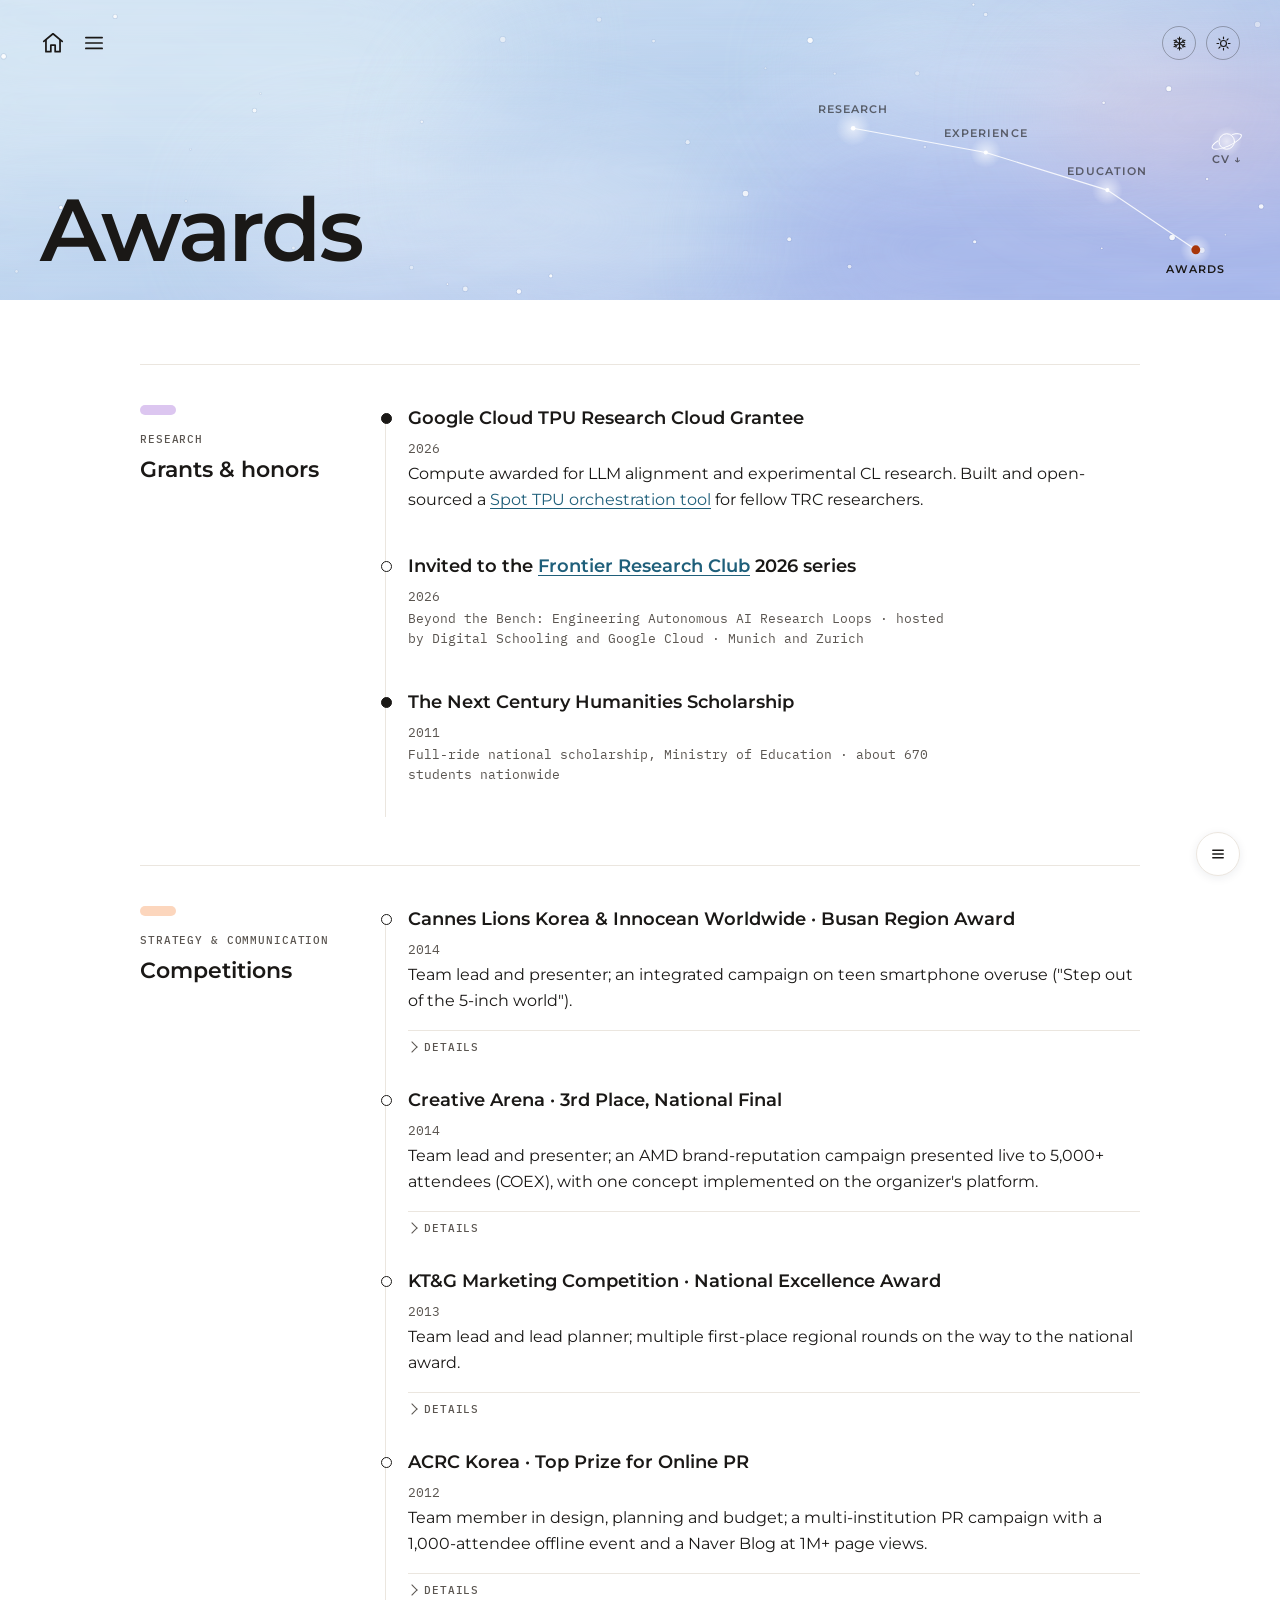
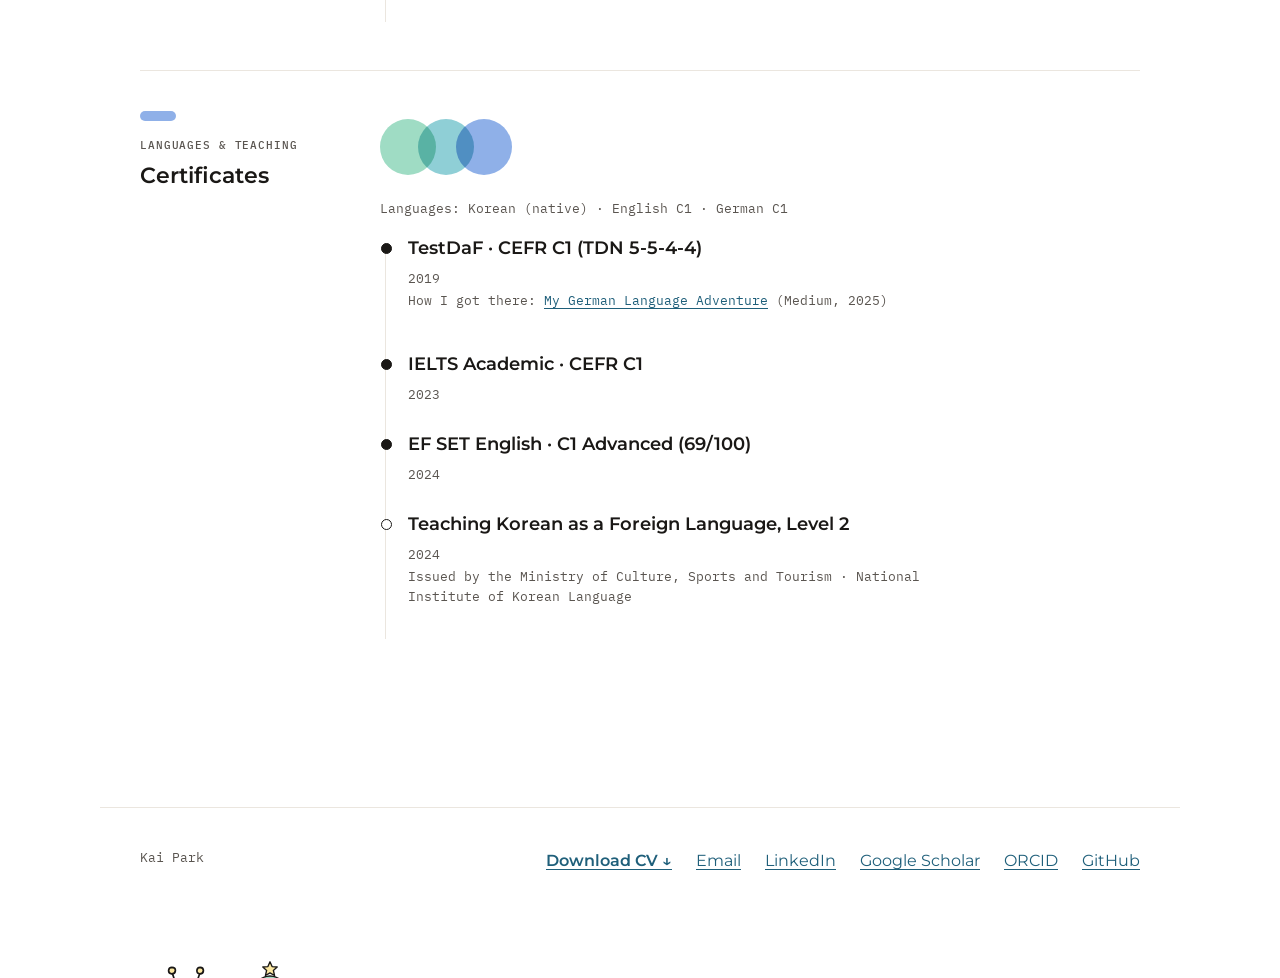
==== commit 581747b3: "New Year banner: hang it on the snow globe's base instead of above the title The banner drew too muc" ====
--- a/certificates.html
+++ b/certificates.html
@@ -17,7 +17,7 @@
   <link rel="preconnect" href="https://fonts.gstatic.com" crossorigin>
   <link rel="stylesheet" href="https://fonts.googleapis.com/css2?family=Montserrat:wght@400;500;600;700&family=IBM+Plex+Mono:wght@400;500&family=Noto+Sans+KR:wght@400;500&display=swap">
   <link rel="icon" href="assets/favicon.svg" type="image/svg+xml">
-  <link rel="stylesheet" href="assets/styles.css?v=55">
+  <link rel="stylesheet" href="assets/styles.css?v=56">
 </head>
 <body>
   <header class="bar">
@@ -139,6 +139,6 @@
       <a href="https://github.com/bakeyeon">GitHub</a>
     </span>
   </footer>
-  <script src="assets/main.js?v=33"></script>
+  <script src="assets/main.js?v=34"></script>
 </body>
 </html>
--- a/assets/styles.css
+++ b/assets/styles.css
@@ -496,26 +496,21 @@
   }
 }
 .xmas-town.globe { width: clamp(190px, 19vw, 290px); filter: drop-shadow(0 14px 20px rgba(60, 30, 50, .2)); }
-@media (max-width: 760px) {
-  .xmas-town.globe { width: min(34vw, 190px); bottom: calc(20px + clamp(76px, 16vw, 200px) * 1.02 + 112px); }
-}
-/* New Year banner: a small cloth banner on two strings, above the job title */
-.ny-banner { position: absolute; z-index: 3; left: max(var(--gutter), calc((100% - 1080px) / 2 + var(--gutter))); bottom: calc(clamp(76px, 16vw, 200px) * .82 + 56px);
-  margin: 0; padding: 7px 16px 8px; background: #fff8ec; color: #b3261e; border-top: 3px solid #d9a441; border-bottom: 3px solid #d9a441; border-radius: 2px;
-  font-family: var(--font-sans); font-size: 13px; line-height: 18px; font-weight: 600; letter-spacing: .03em; white-space: nowrap;
-  box-shadow: 0 8px 16px rgba(120, 50, 60, .16); transform-origin: 50% -18px; animation: banner-sway 5.5s ease-in-out infinite; }
-.ny-banner .ko { font-weight: 500; }
-.ny-strings { position: absolute; left: 0; top: -21px; width: 100%; height: 20px; overflow: visible; }
-.ny-strings path { fill: none; stroke: #b08a52; stroke-width: 1.2; vector-effect: non-scaling-stroke; }
+@media (max-width: 760px) { .xmas-town.globe { width: min(36vw, 200px); } }
+/* New Year banner: a small cloth banner hung across the front of the globe's base */
+.ny-banner { position: absolute; z-index: 1; left: 50%; bottom: 9%; margin: 0; padding: 5px 12px 6px; text-align: center;
+  background: #fff8ec; color: #b3261e; border-top: 2px solid #d9a441; border-bottom: 2px solid #d9a441; border-radius: 2px;
+  font-family: var(--font-sans); font-size: 12px; line-height: 16px; font-weight: 600; letter-spacing: .02em; white-space: nowrap;
+  box-shadow: 0 6px 12px rgba(120, 50, 60, .18); transform: translateX(-50%); transform-origin: 50% -16px; animation: banner-sway 5.5s ease-in-out infinite; }
+.ny-banner .sep { display: none; }
+.ny-banner .ko { display: block; font-weight: 500; font-size: .92em; }
+.ny-strings { position: absolute; left: 0; top: -17px; width: 100%; height: 16px; overflow: visible; }
+.ny-strings path { fill: none; stroke: #b08a52; stroke-width: 1.1; vector-effect: non-scaling-stroke; }
 .ny-strings circle { fill: #d9a441; }
-:root[data-theme="dark"] .ny-banner { background: #3b2150; color: #ffd98a; box-shadow: 0 8px 18px rgba(0, 0, 0, .35); }
-@media (prefers-color-scheme: dark) { :root:not([data-theme="light"]) .ny-banner { background: #3b2150; color: #ffd98a; box-shadow: 0 8px 18px rgba(0, 0, 0, .35); } }
-@keyframes banner-sway { 0%, 100% { transform: rotate(-1.4deg); } 50% { transform: rotate(1.4deg); } }
-@media (max-width: 760px) {
-  .ny-banner { bottom: calc(20px + clamp(76px, 16vw, 200px) * 1.02 + 40px); font-size: 11.5px; line-height: 16px; padding: 6px 12px 7px; text-align: center; }
-  .ny-banner .sep { display: none; }
-  .ny-banner .ko { display: block; }
-}
+:root[data-theme="dark"] .ny-banner { background: #3b2150; color: #ffd98a; box-shadow: 0 6px 14px rgba(0, 0, 0, .35); }
+@media (prefers-color-scheme: dark) { :root:not([data-theme="light"]) .ny-banner { background: #3b2150; color: #ffd98a; box-shadow: 0 6px 14px rgba(0, 0, 0, .35); } }
+@keyframes banner-sway { 0%, 100% { transform: translateX(-50%) rotate(-2deg); } 50% { transform: translateX(-50%) rotate(2deg); } }
+@media (max-width: 760px) { .ny-banner { font-size: 10px; line-height: 13px; padding: 4px 9px 5px; } }
 @media (prefers-reduced-motion: reduce) { .ny-banner { animation: none; } }
 .bar-right { display: inline-flex; align-items: center; gap: 10px; }
 .snow-btn svg path { stroke-width: 1.5; }
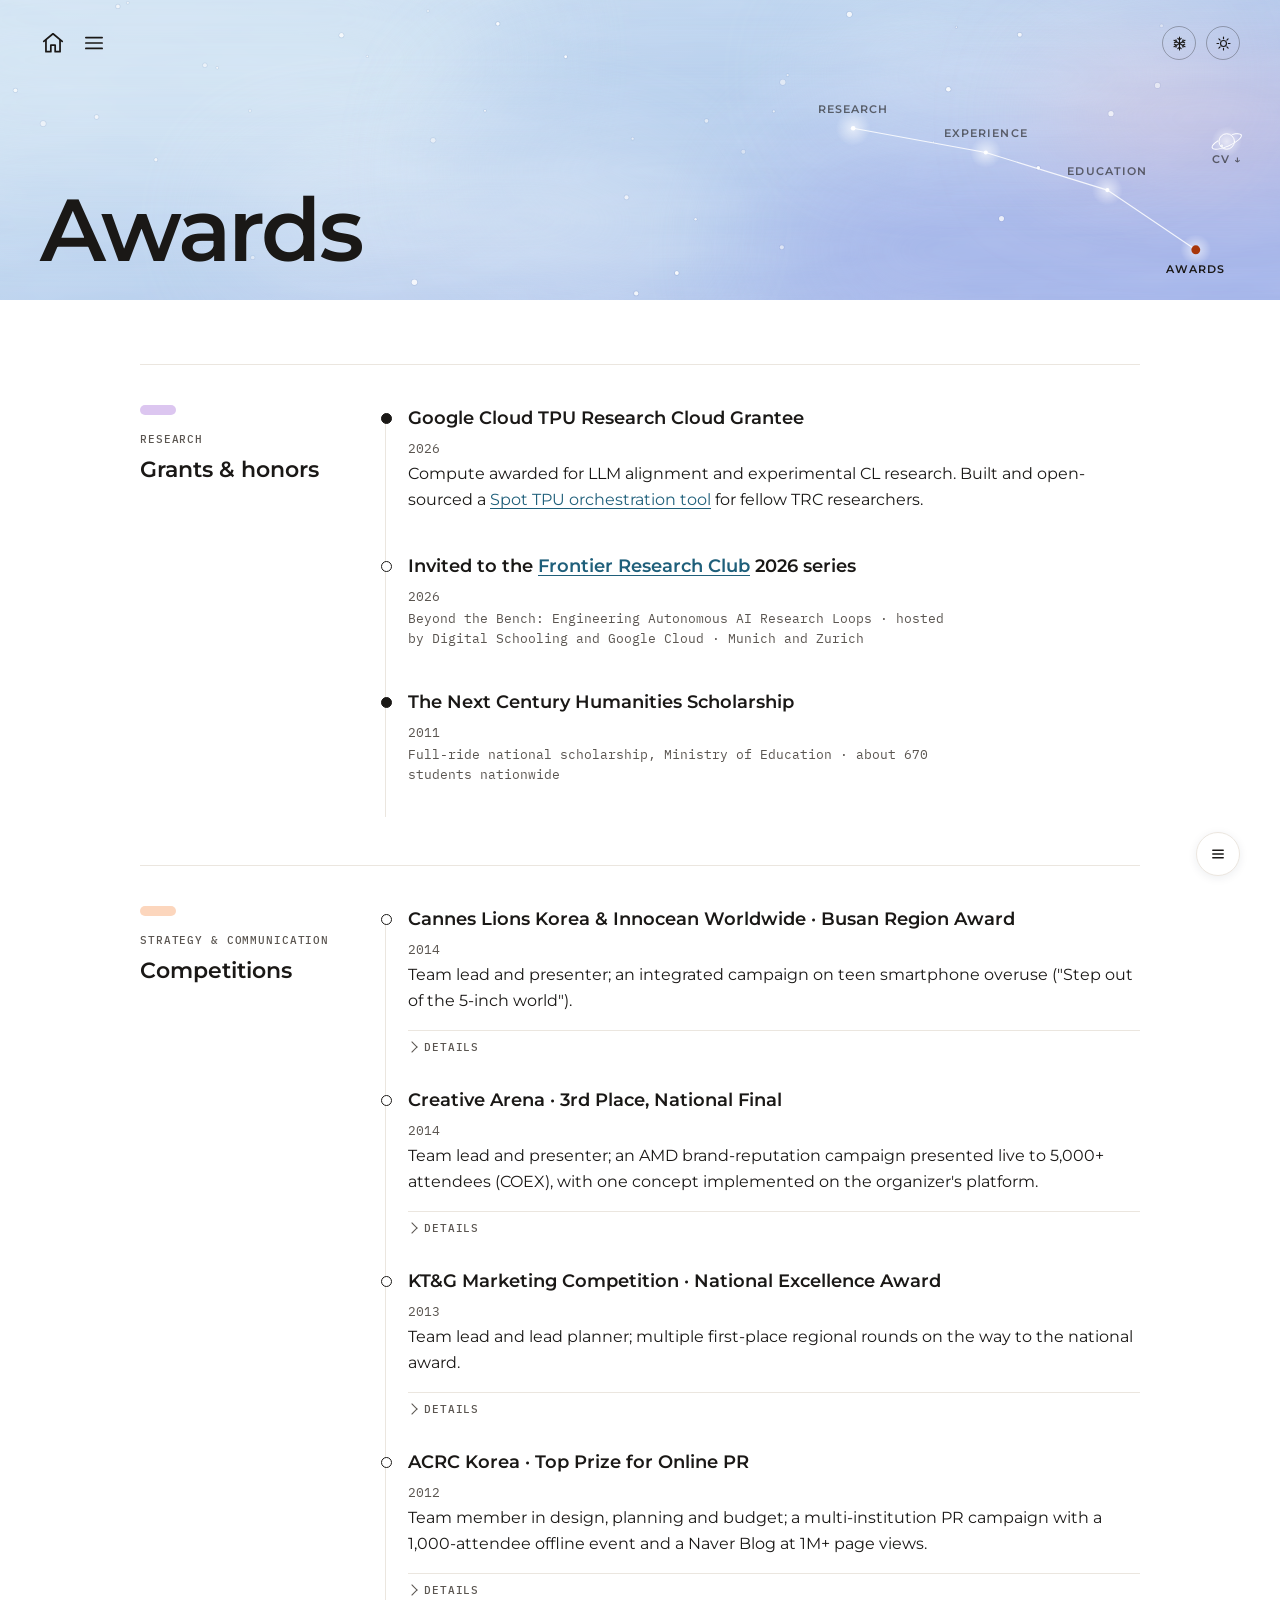
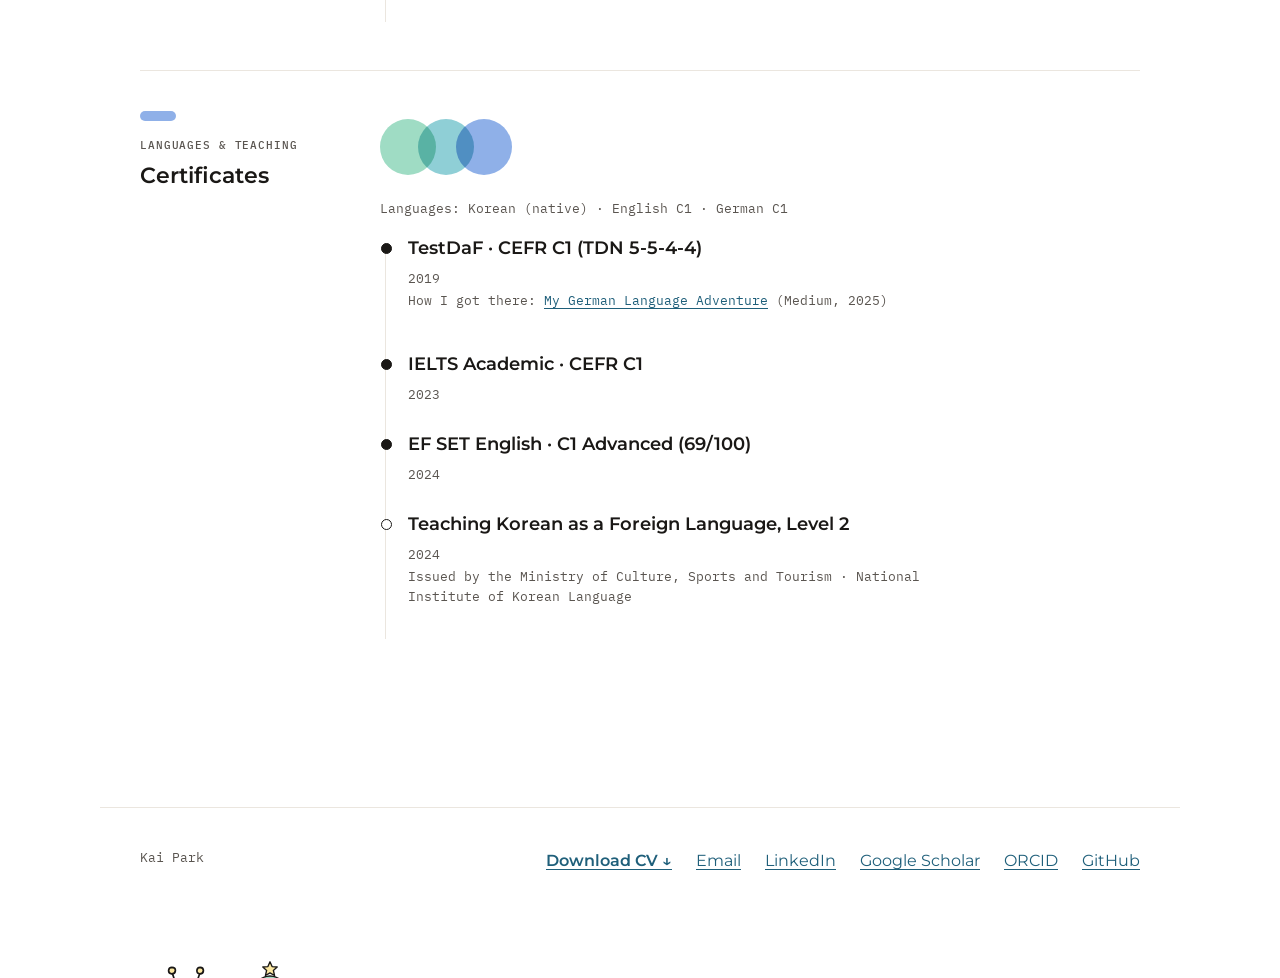
==== commit a2d9b384: "New Year banner: English line only, so it stays small Co-Authored-By: Claude Opus 5.5 <noreply@anthr" ====
--- a/certificates.html
+++ b/certificates.html
@@ -17,7 +17,7 @@
   <link rel="preconnect" href="https://fonts.gstatic.com" crossorigin>
   <link rel="stylesheet" href="https://fonts.googleapis.com/css2?family=Montserrat:wght@400;500;600;700&family=IBM+Plex+Mono:wght@400;500&family=Noto+Sans+KR:wght@400;500&display=swap">
   <link rel="icon" href="assets/favicon.svg" type="image/svg+xml">
-  <link rel="stylesheet" href="assets/styles.css?v=56">
+  <link rel="stylesheet" href="assets/styles.css?v=57">
 </head>
 <body>
   <header class="bar">
@@ -139,6 +139,6 @@
       <a href="https://github.com/bakeyeon">GitHub</a>
     </span>
   </footer>
-  <script src="assets/main.js?v=34"></script>
+  <script src="assets/main.js?v=35"></script>
 </body>
 </html>
--- a/assets/styles.css
+++ b/assets/styles.css
@@ -502,8 +502,6 @@
   background: #fff8ec; color: #b3261e; border-top: 2px solid #d9a441; border-bottom: 2px solid #d9a441; border-radius: 2px;
   font-family: var(--font-sans); font-size: 12px; line-height: 16px; font-weight: 600; letter-spacing: .02em; white-space: nowrap;
   box-shadow: 0 6px 12px rgba(120, 50, 60, .18); transform: translateX(-50%); transform-origin: 50% -16px; animation: banner-sway 5.5s ease-in-out infinite; }
-.ny-banner .sep { display: none; }
-.ny-banner .ko { display: block; font-weight: 500; font-size: .92em; }
 .ny-strings { position: absolute; left: 0; top: -17px; width: 100%; height: 16px; overflow: visible; }
 .ny-strings path { fill: none; stroke: #b08a52; stroke-width: 1.1; vector-effect: non-scaling-stroke; }
 .ny-strings circle { fill: #d9a441; }
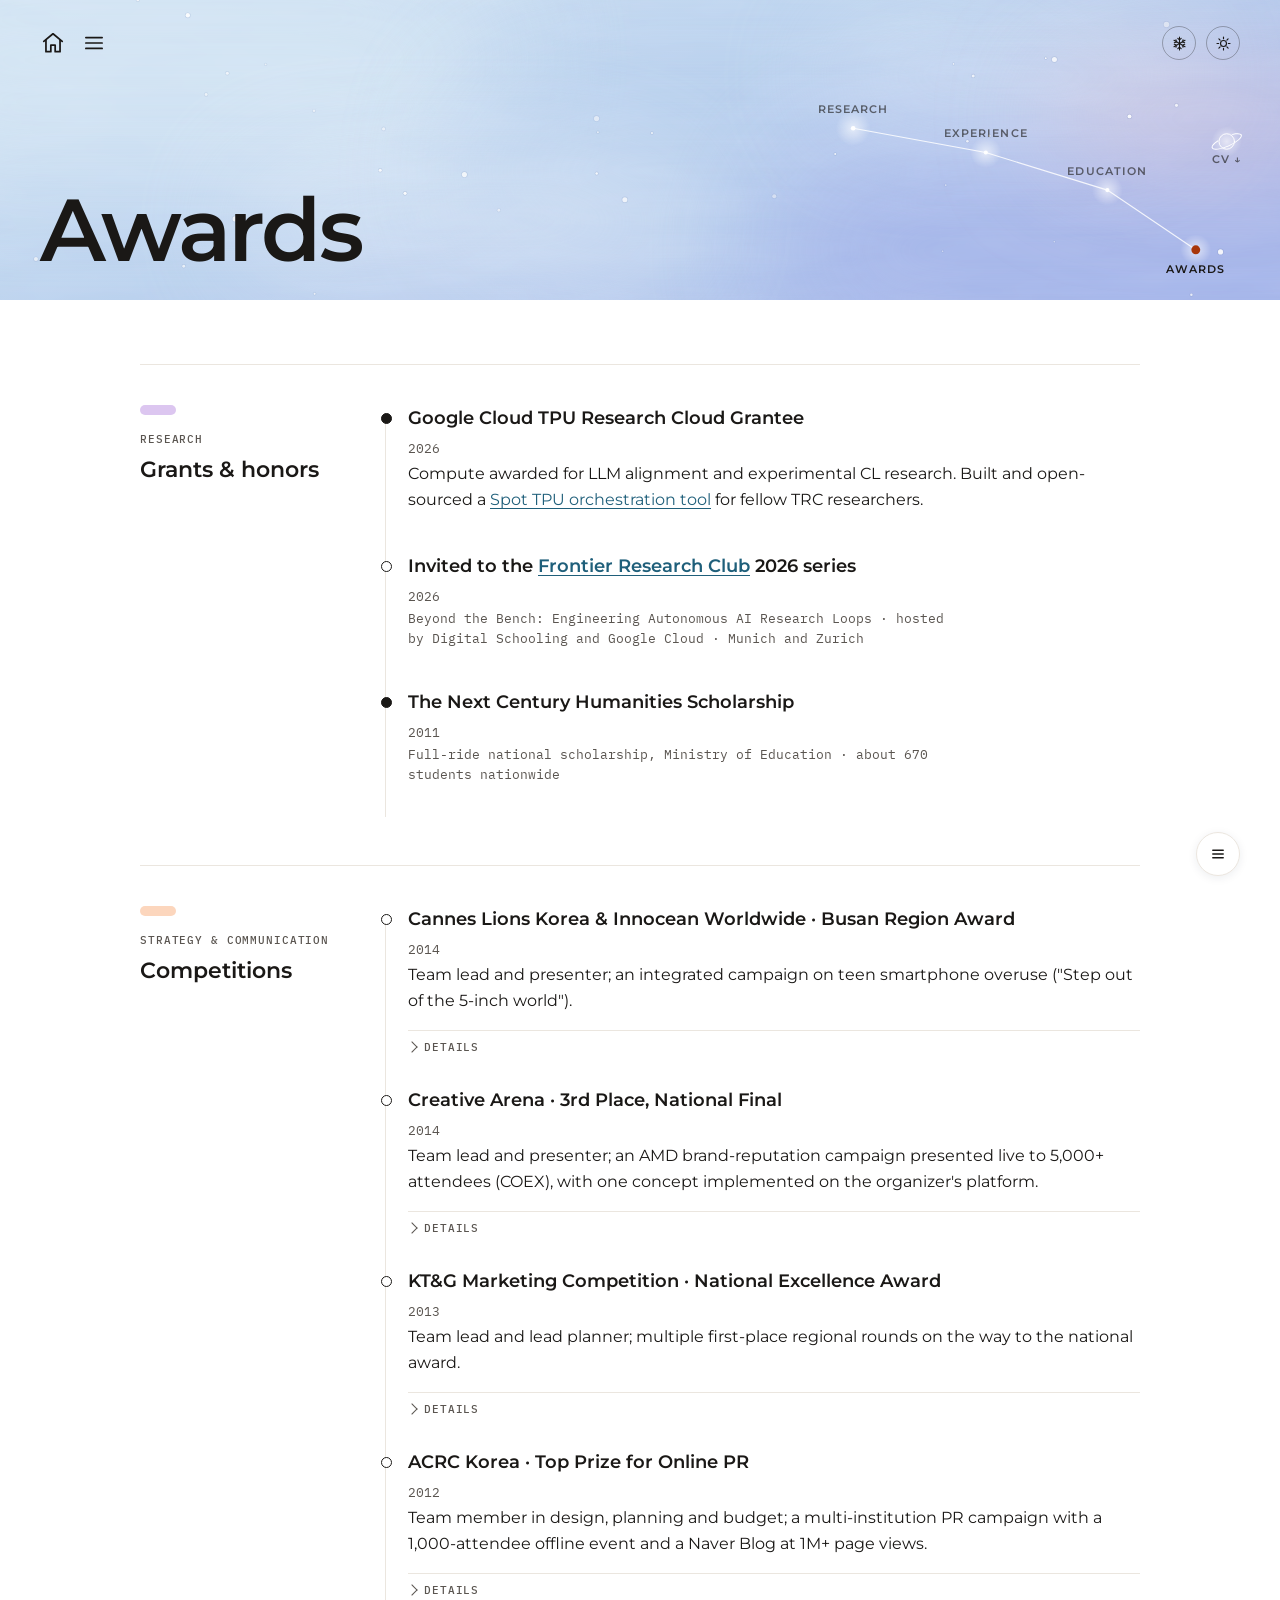
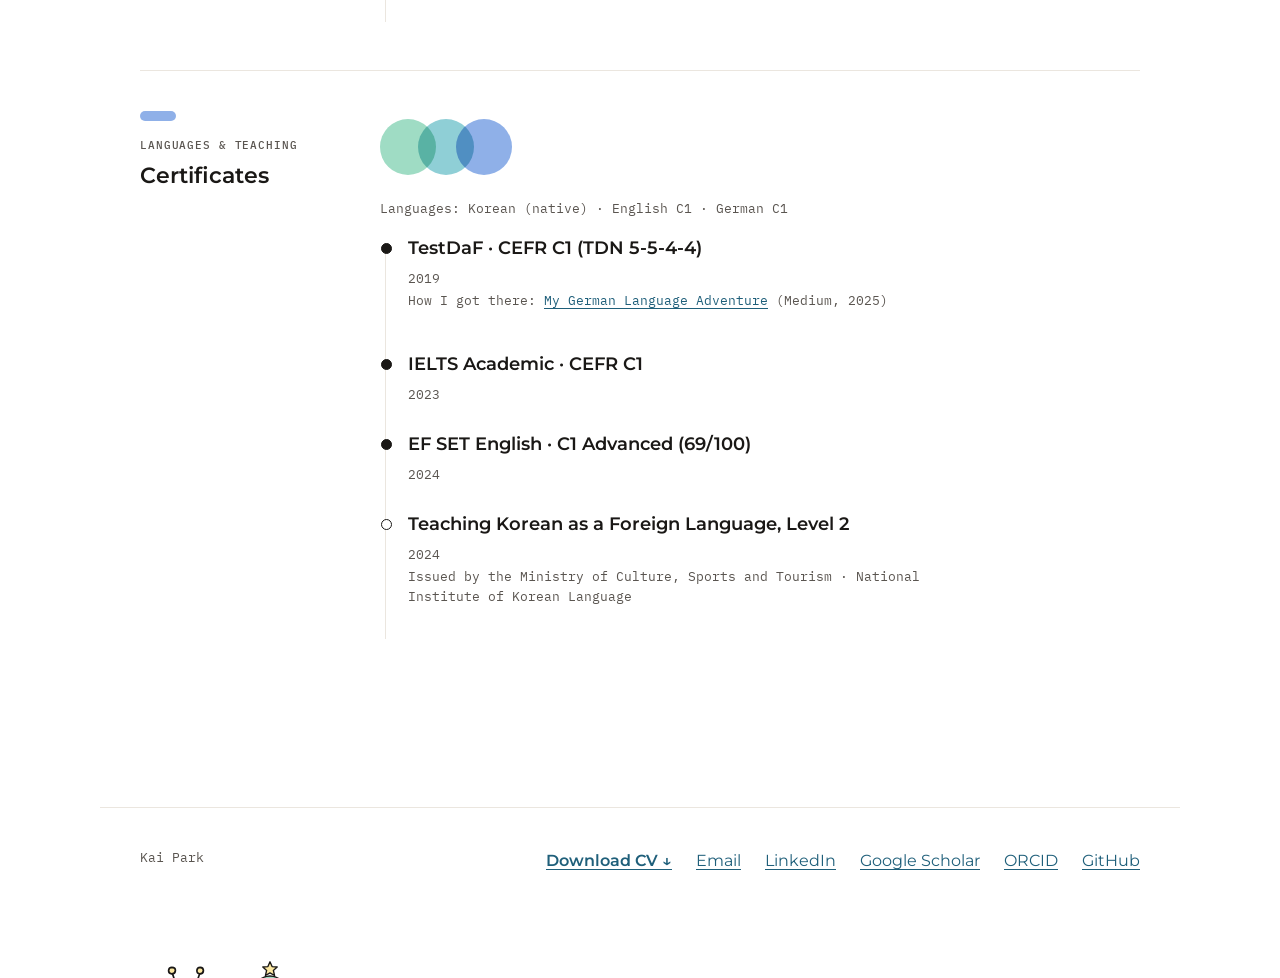
==== commit f9658deb: "Talk: ask-by-email section; email links copy an encoded address Co-Authored-By: Claude Opus 5.5 <nor" ====
--- a/certificates.html
+++ b/certificates.html
@@ -132,13 +132,13 @@
     <span class="gloss">Kai Park</span>
     <span class="links">
       <a class="cv-foot" href="cv/Kai_Park_CV_public.pdf" download="Kai_Park_CV.pdf">Download CV ↓</a>
-      <a href="mailto:kai.hyeyeon.park@gmail.com">Email</a>
+      <a href="#email" data-mail="a2FpLmh5ZXllb24ucGFya0BnbWFpbC5jb20=">Email</a>
       <a href="https://www.linkedin.com/in/bakeyeon/">LinkedIn</a>
       <a href="https://scholar.google.com/citations?user=CzCE0C0AAAAJ">Google Scholar</a>
       <a href="https://orcid.org/0000-0002-2854-0127">ORCID</a>
       <a href="https://github.com/bakeyeon">GitHub</a>
     </span>
   </footer>
-  <script src="assets/main.js?v=35"></script>
+  <script src="assets/main.js?v=36"></script>
 </body>
 </html>
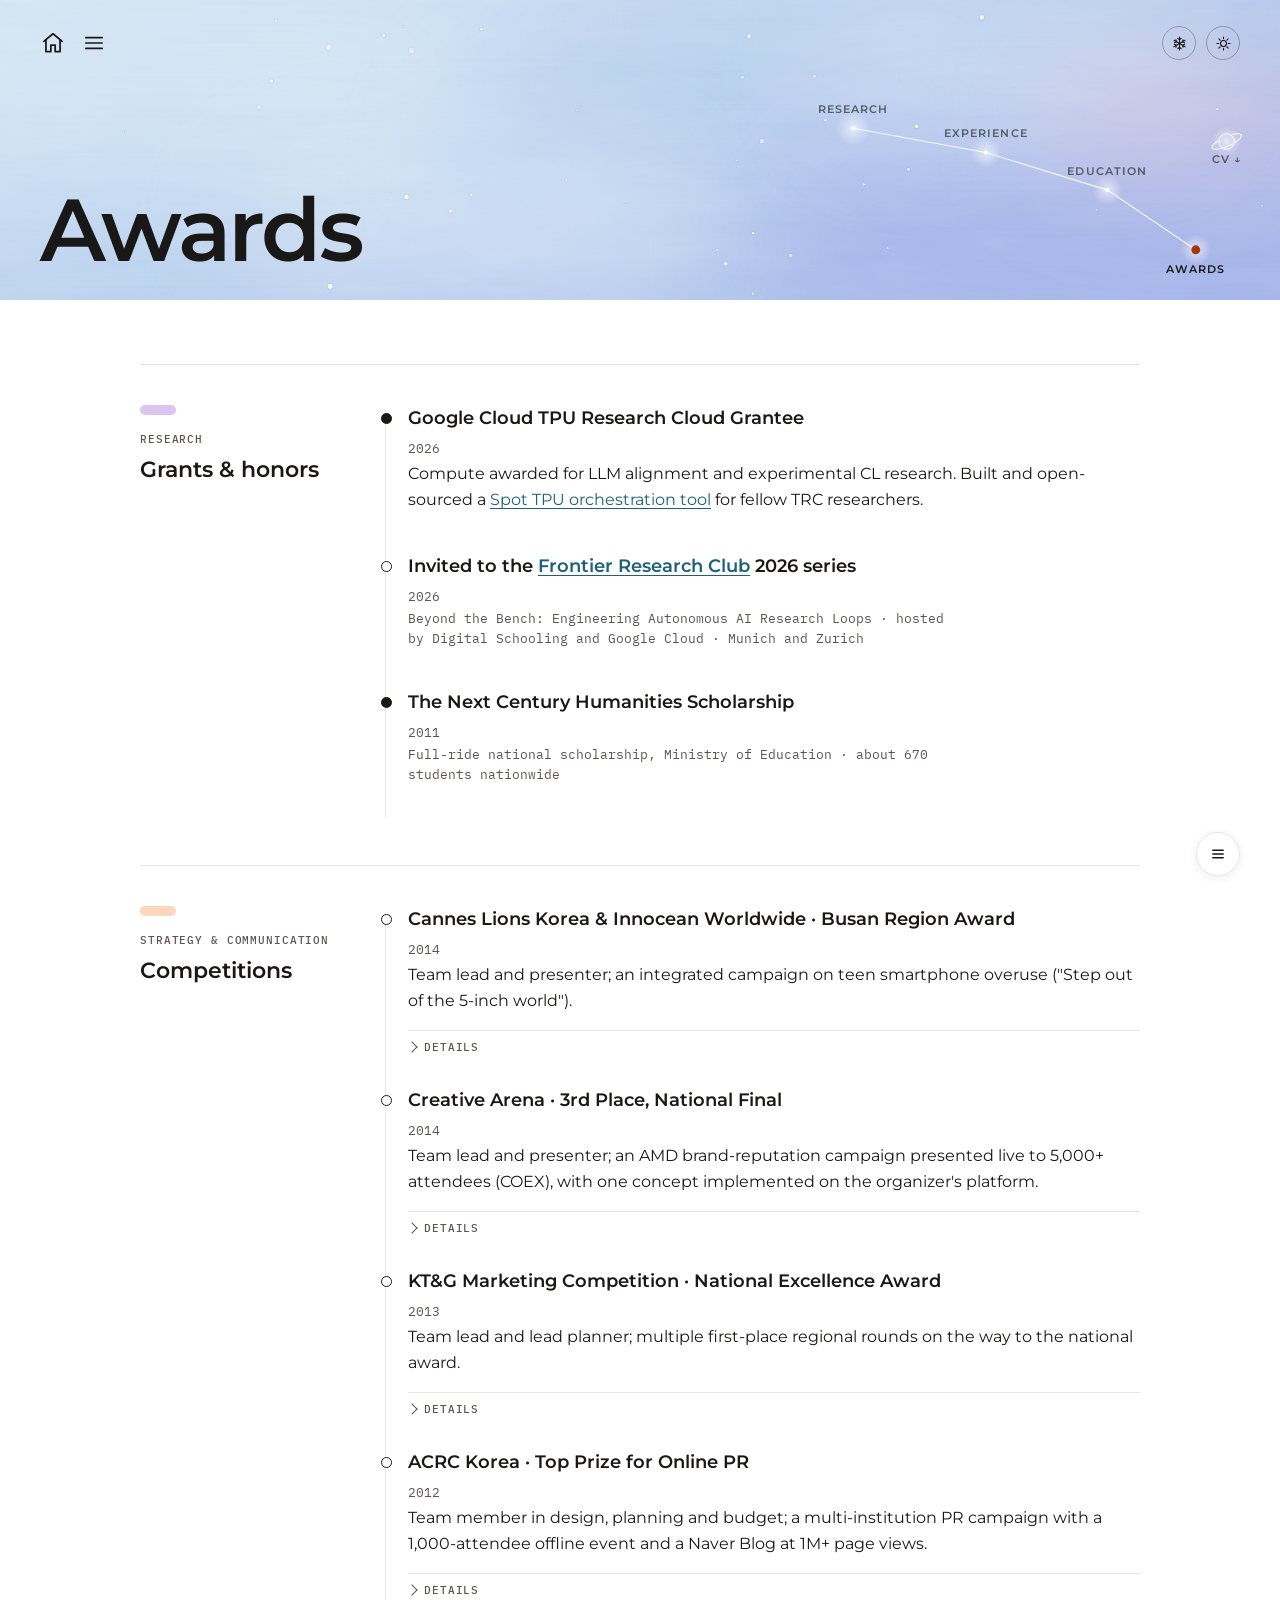
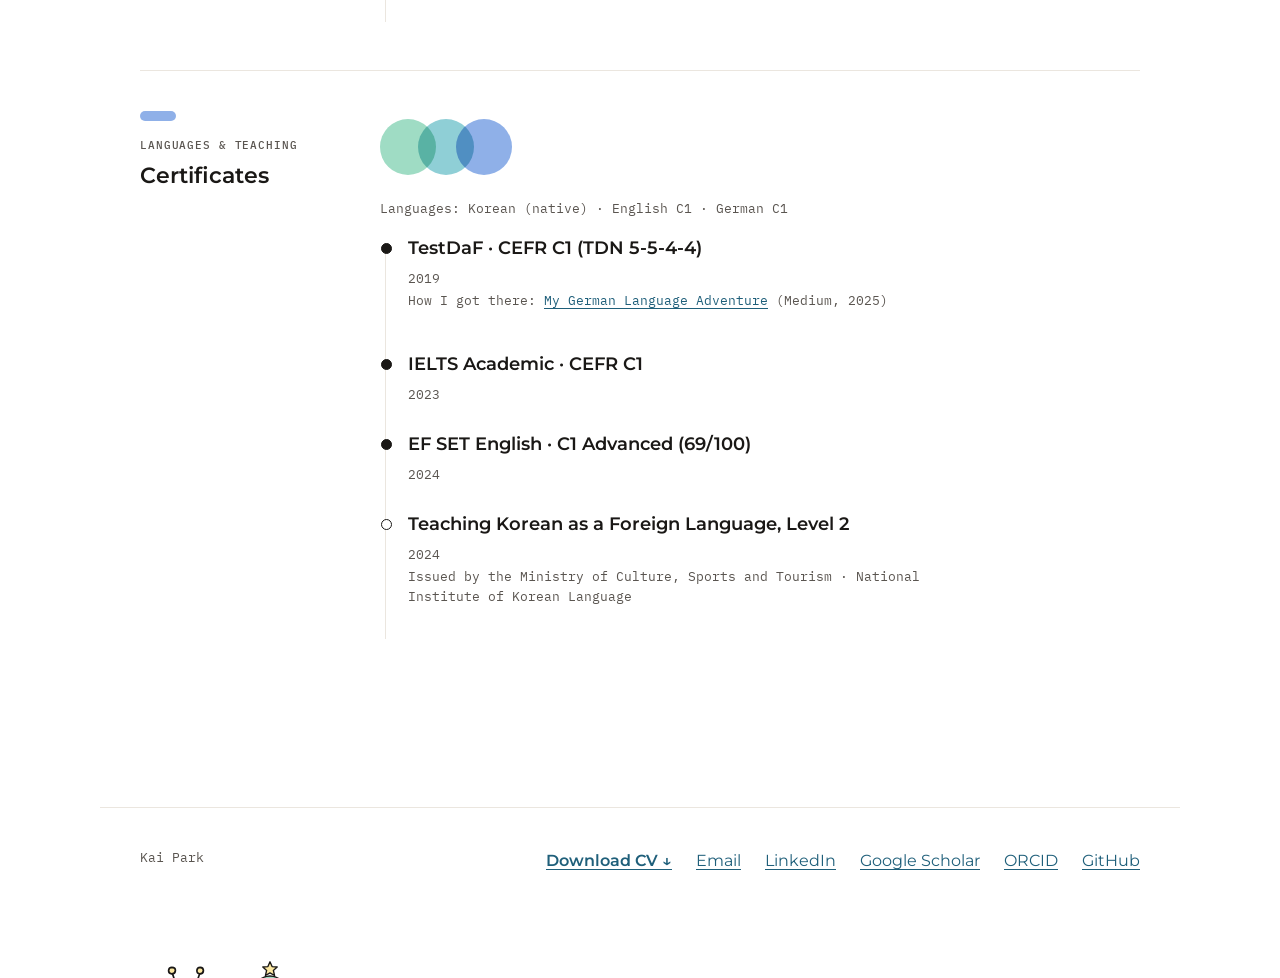
==== commit 614d2ff2: "Talk: title first, summary under the video; add Talk to the menu and Research Co-Authored-By: Claude" ====
--- a/certificates.html
+++ b/certificates.html
@@ -139,6 +139,6 @@
       <a href="https://github.com/bakeyeon">GitHub</a>
     </span>
   </footer>
-  <script src="assets/main.js?v=36"></script>
+  <script src="assets/main.js?v=37"></script>
 </body>
 </html>
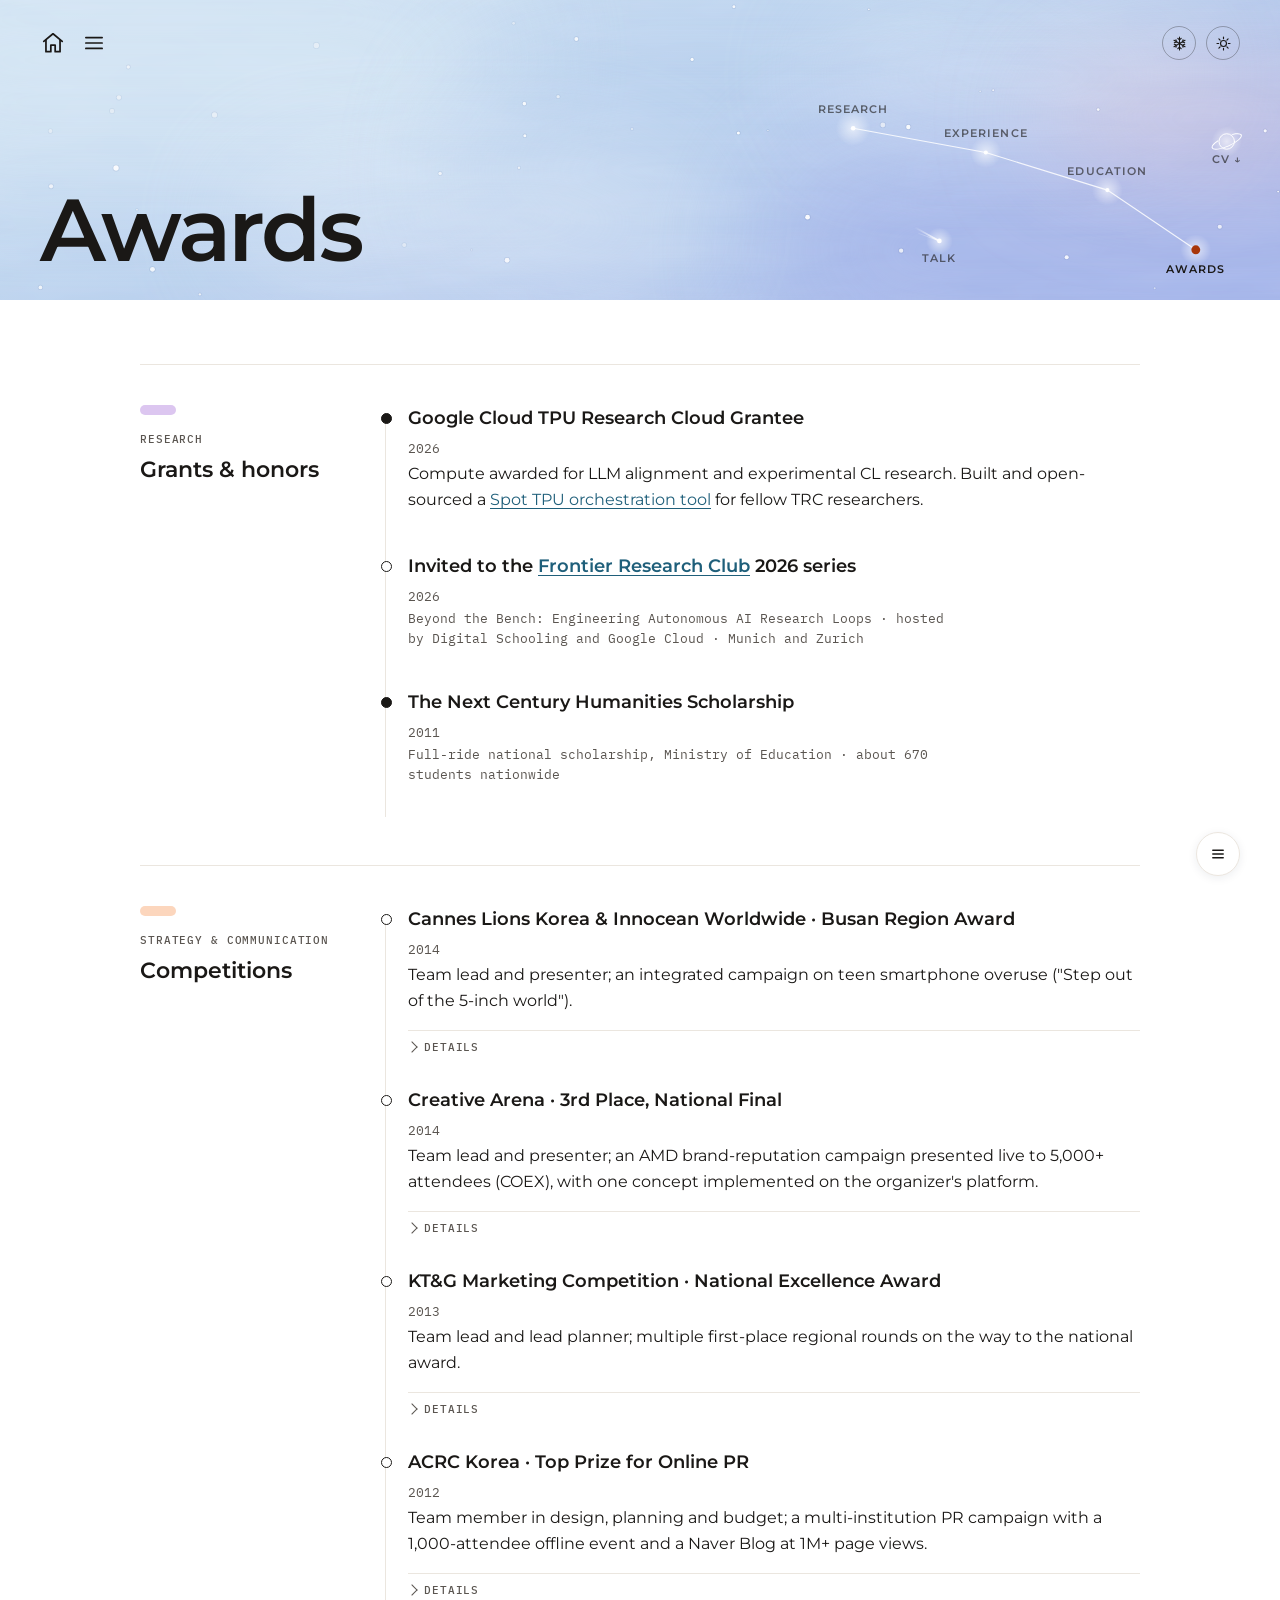
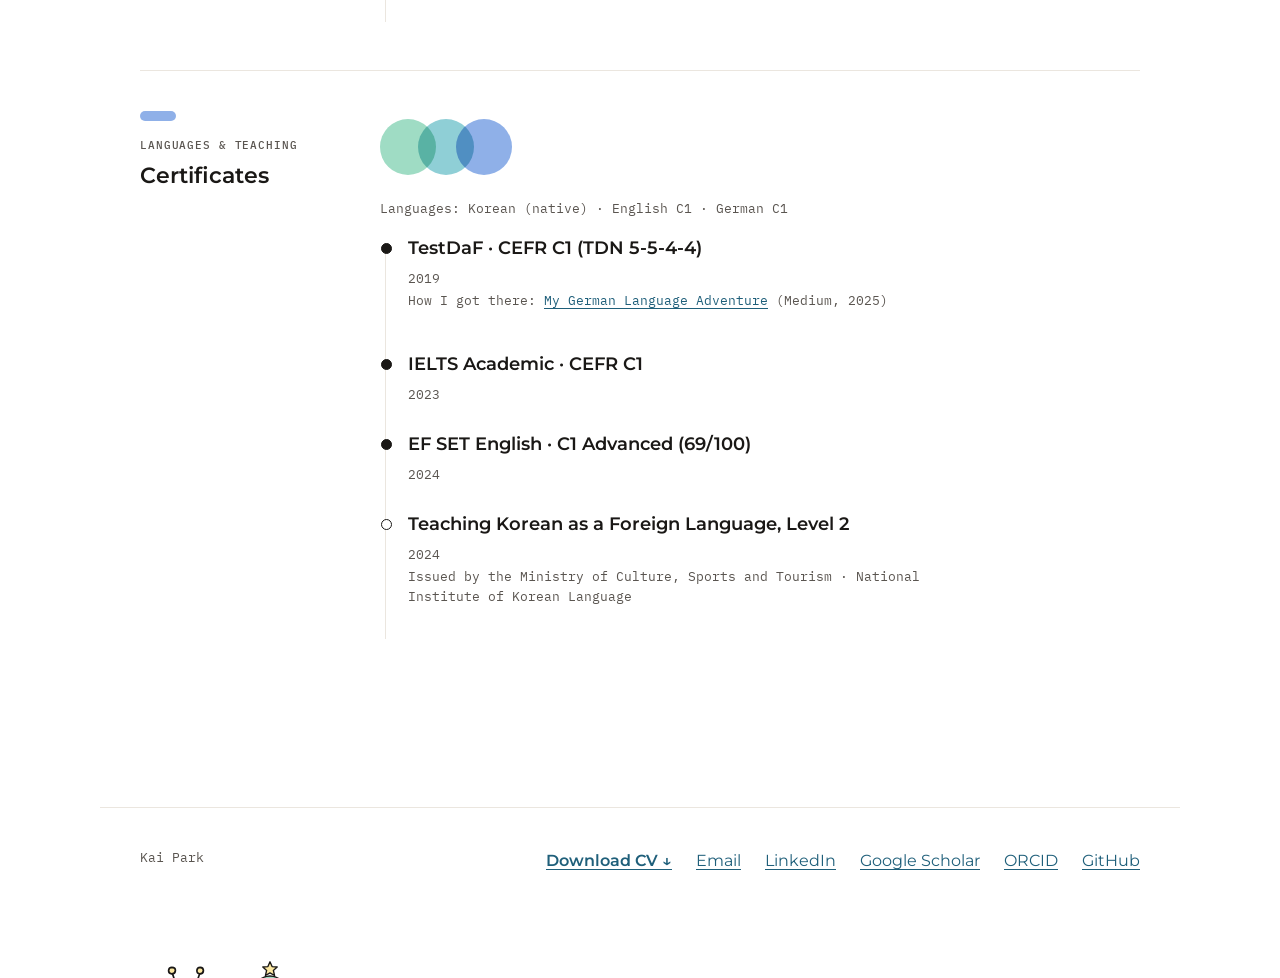
==== commit 4ac823f8: "Nav: add a Talk comet beside the constellation Co-Authored-By: Claude Opus 5.5 <noreply@anthropic.co" ====
--- a/certificates.html
+++ b/certificates.html
@@ -17,7 +17,7 @@
   <link rel="preconnect" href="https://fonts.gstatic.com" crossorigin>
   <link rel="stylesheet" href="https://fonts.googleapis.com/css2?family=Montserrat:wght@400;500;600;700&family=IBM+Plex+Mono:wght@400;500&family=Noto+Sans+KR:wght@400;500&display=swap">
   <link rel="icon" href="assets/favicon.svg" type="image/svg+xml">
-  <link rel="stylesheet" href="assets/styles.css?v=57">
+  <link rel="stylesheet" href="assets/styles.css?v=58">
 </head>
 <body>
   <header class="bar">
@@ -139,6 +139,6 @@
       <a href="https://github.com/bakeyeon">GitHub</a>
     </span>
   </footer>
-  <script src="assets/main.js?v=37"></script>
+  <script src="assets/main.js?v=38"></script>
 </body>
 </html>
--- a/assets/styles.css
+++ b/assets/styles.css
@@ -133,6 +133,11 @@
 .star .saturn { transition: transform .4s ease; }
 .star.planet:hover .saturn, .star.planet:focus-visible .saturn { transform: rotate(-14deg) scale(1.12); }
 .star:hover text, .star:focus-visible text { fill-opacity: 1; }
+.star .tail { fill: none; stroke-linecap: round; }
+.star .cbody { transition: transform .4s ease; }
+.star.comet:hover .cbody, .star.comet:focus-visible .cbody { transform: translate(3px, 2px) scale(1.08); }
+.mini-nav .star.comet.current .core { fill: var(--signal); }
+.mini-nav .star.comet.current text { fill-opacity: 1; }
 .star:focus-visible .core { stroke: var(--focus); stroke-width: 2; }
 
 /* intro under the hero */
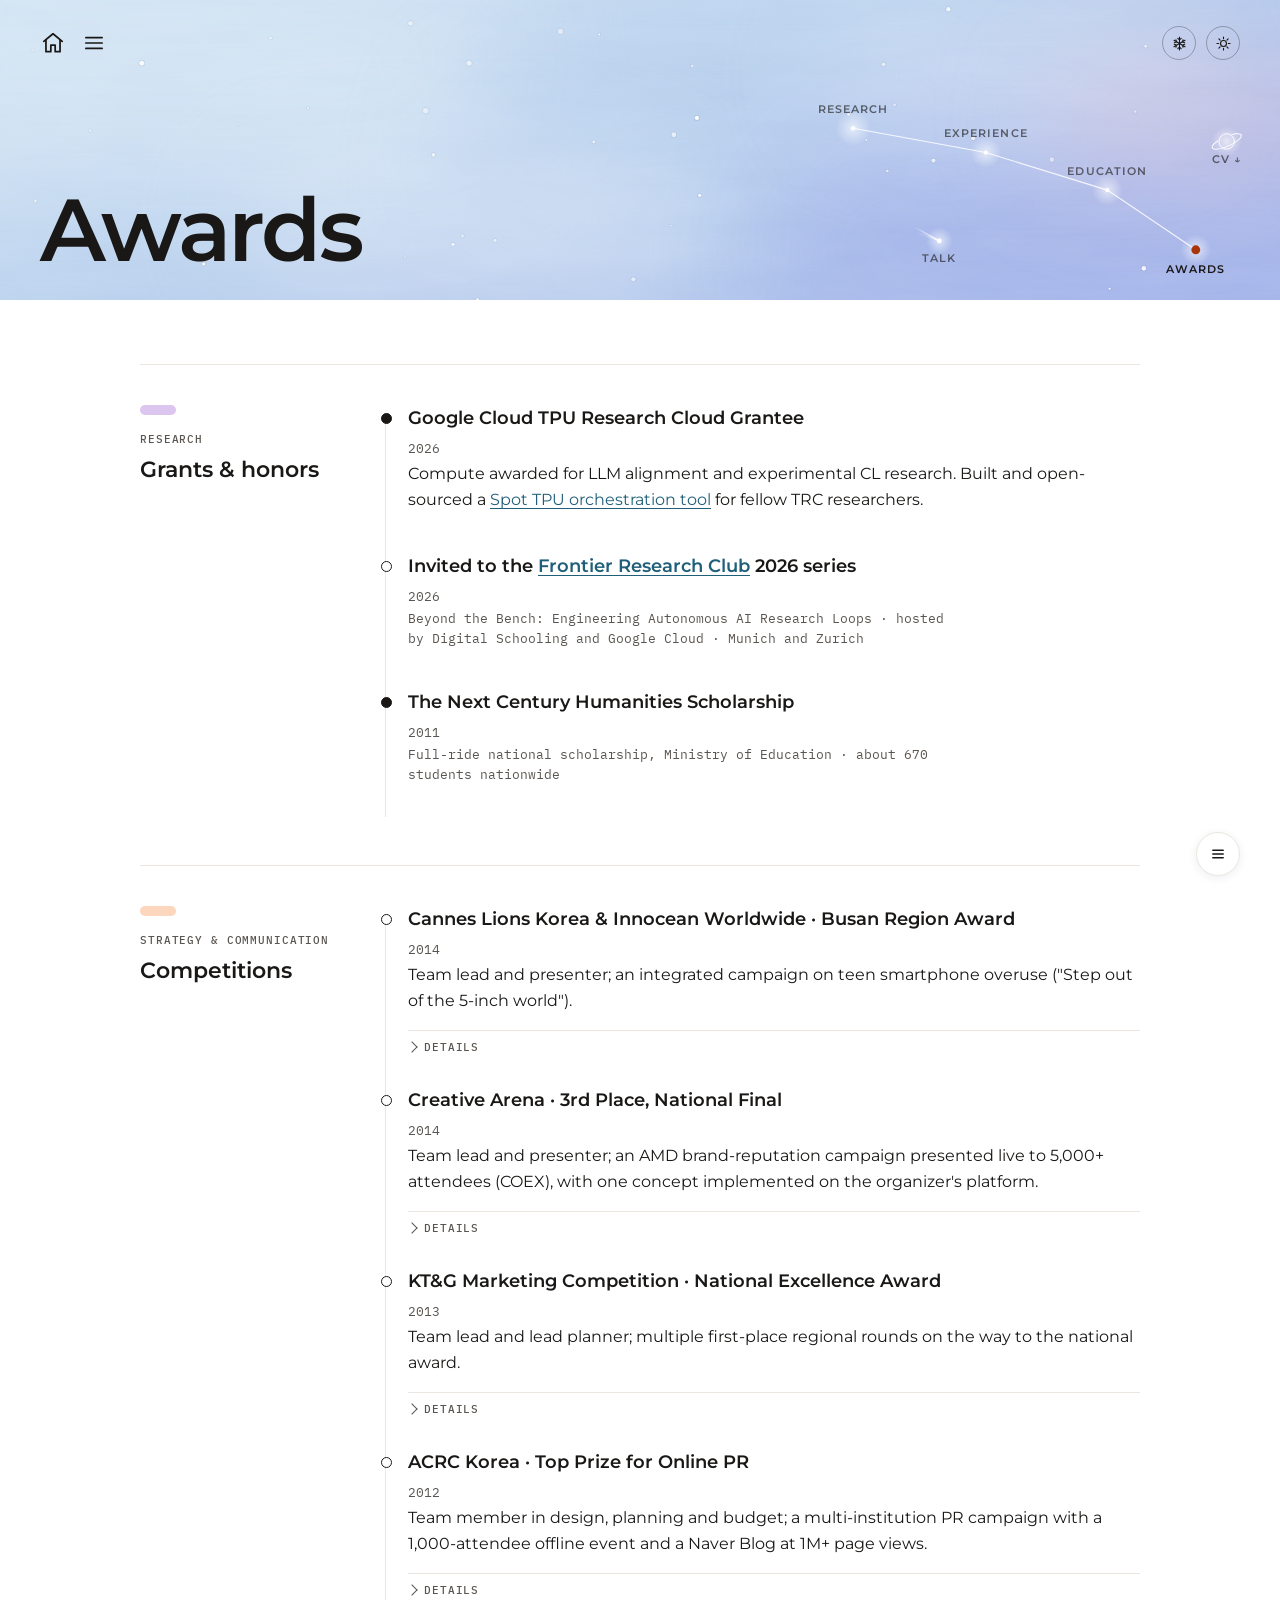
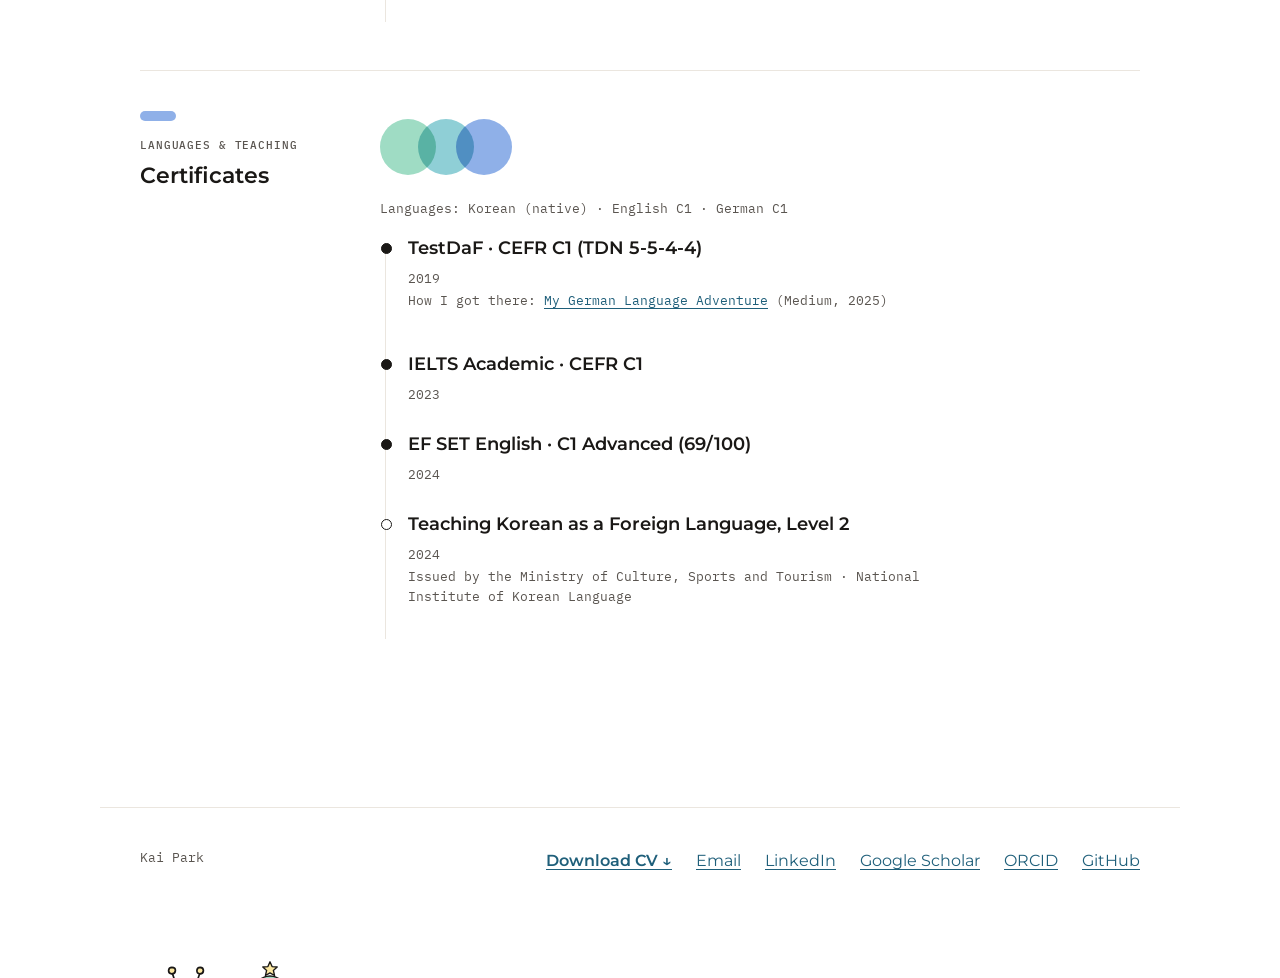
==== commit ef1717bc: "Nav: keep the mini star map inside the header on tablet widths Co-Authored-By: Claude Opus 5.5 <nore" ====
--- a/certificates.html
+++ b/certificates.html
@@ -17,7 +17,7 @@
   <link rel="preconnect" href="https://fonts.gstatic.com" crossorigin>
   <link rel="stylesheet" href="https://fonts.googleapis.com/css2?family=Montserrat:wght@400;500;600;700&family=IBM+Plex+Mono:wght@400;500&family=Noto+Sans+KR:wght@400;500&display=swap">
   <link rel="icon" href="assets/favicon.svg" type="image/svg+xml">
-  <link rel="stylesheet" href="assets/styles.css?v=58">
+  <link rel="stylesheet" href="assets/styles.css?v=59">
 </head>
 <body>
   <header class="bar">
--- a/assets/styles.css
+++ b/assets/styles.css
@@ -345,7 +345,7 @@
   .csw dt { line-height: 18px; margin-top: var(--space-8); }
   .constellation { width: 100%; }
   .page-head { height: 260px; }
-  .mini-nav { top: 74px; width: 72vw; }
+  .mini-nav { top: 74px; width: min(72vw, 330px); }
   .map-legend .label { font-size: 9px; }
 }
 @media (prefers-reduced-motion: reduce) {
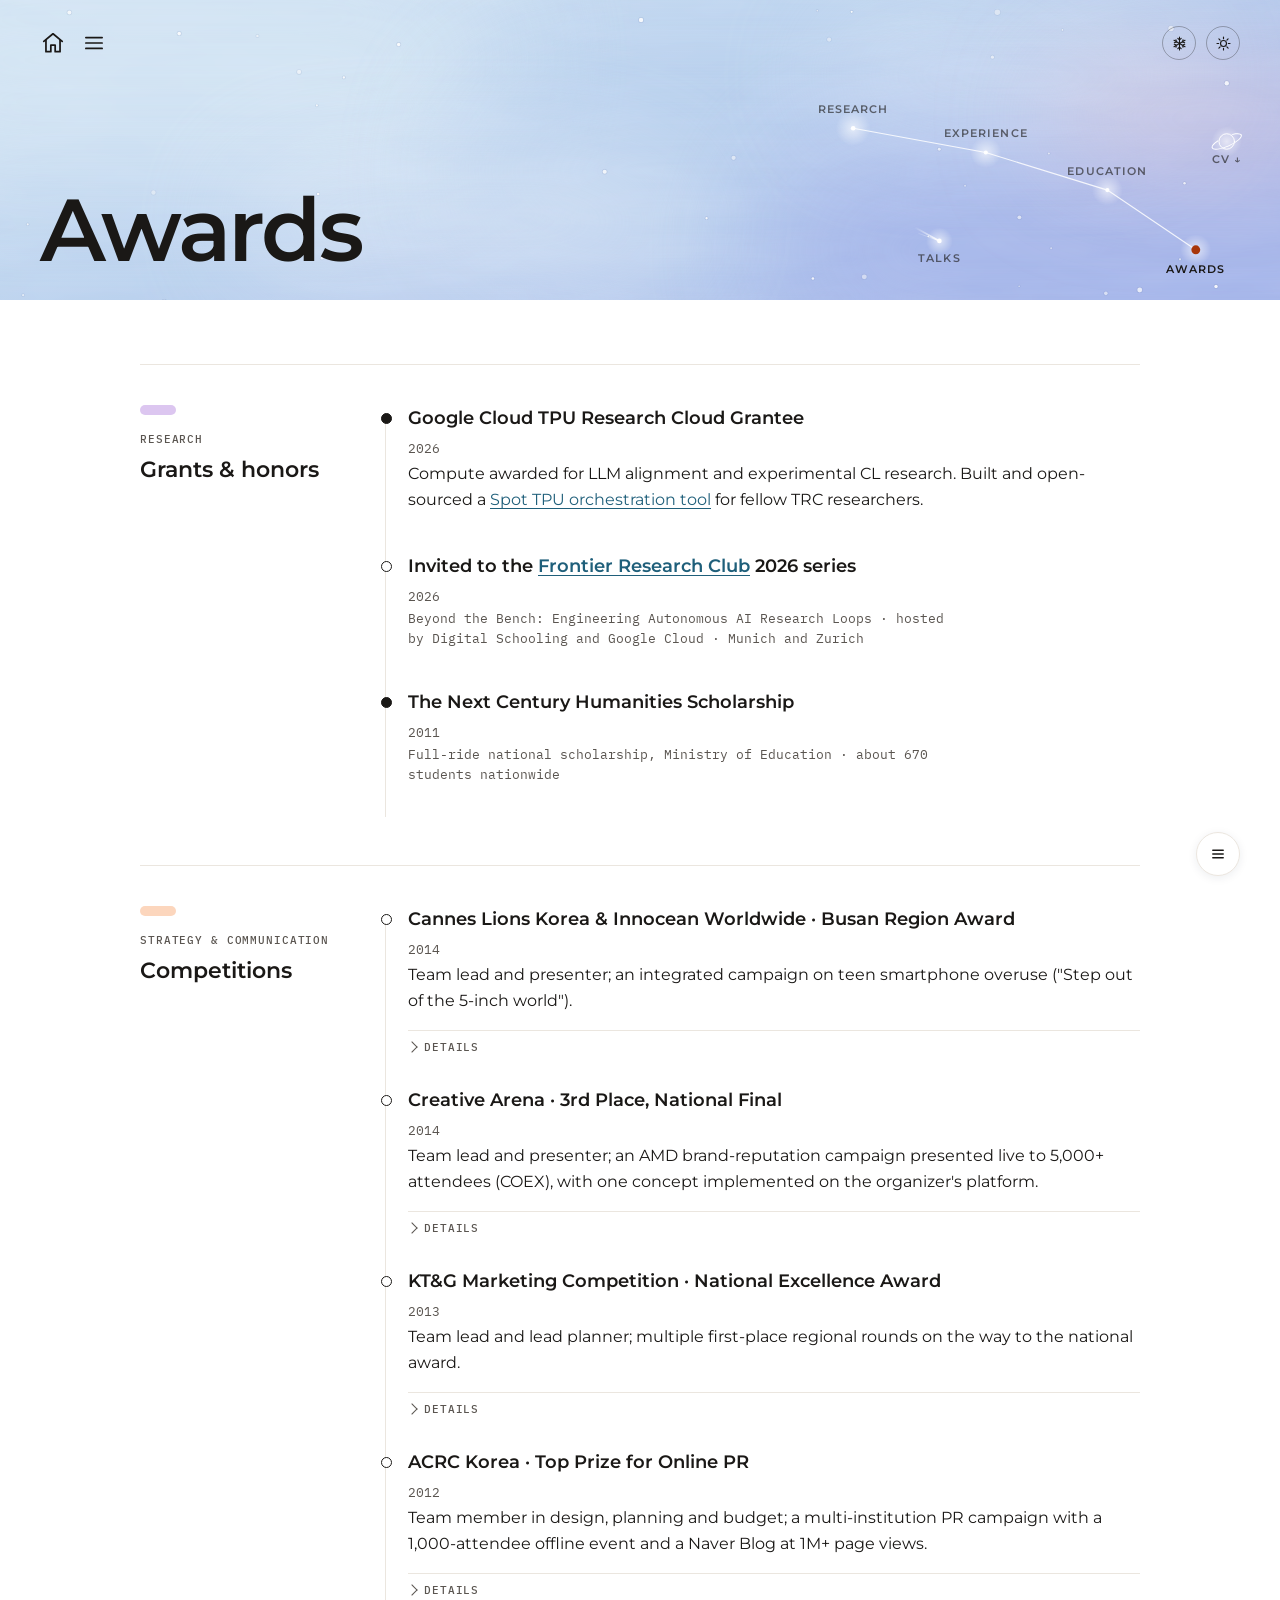
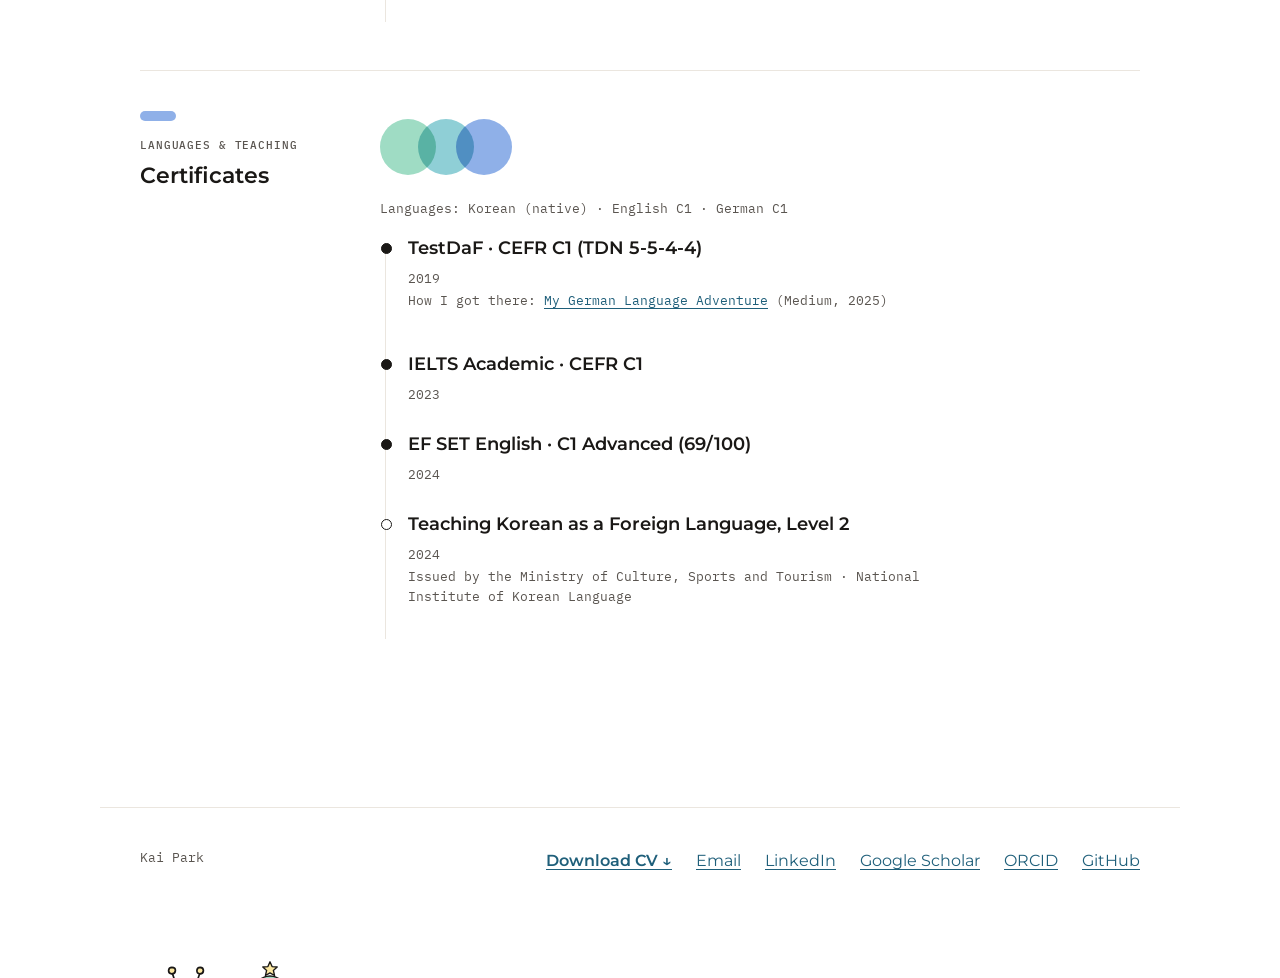
==== commit 184f5a13: "Add a Talks page listing DevFest 2026, The Grue Divide and an MA colloquium Co-Authored-By: Claude O" ====
--- a/certificates.html
+++ b/certificates.html
@@ -139,6 +139,6 @@
       <a href="https://github.com/bakeyeon">GitHub</a>
     </span>
   </footer>
-  <script src="assets/main.js?v=38"></script>
+  <script src="assets/main.js?v=39"></script>
 </body>
 </html>
